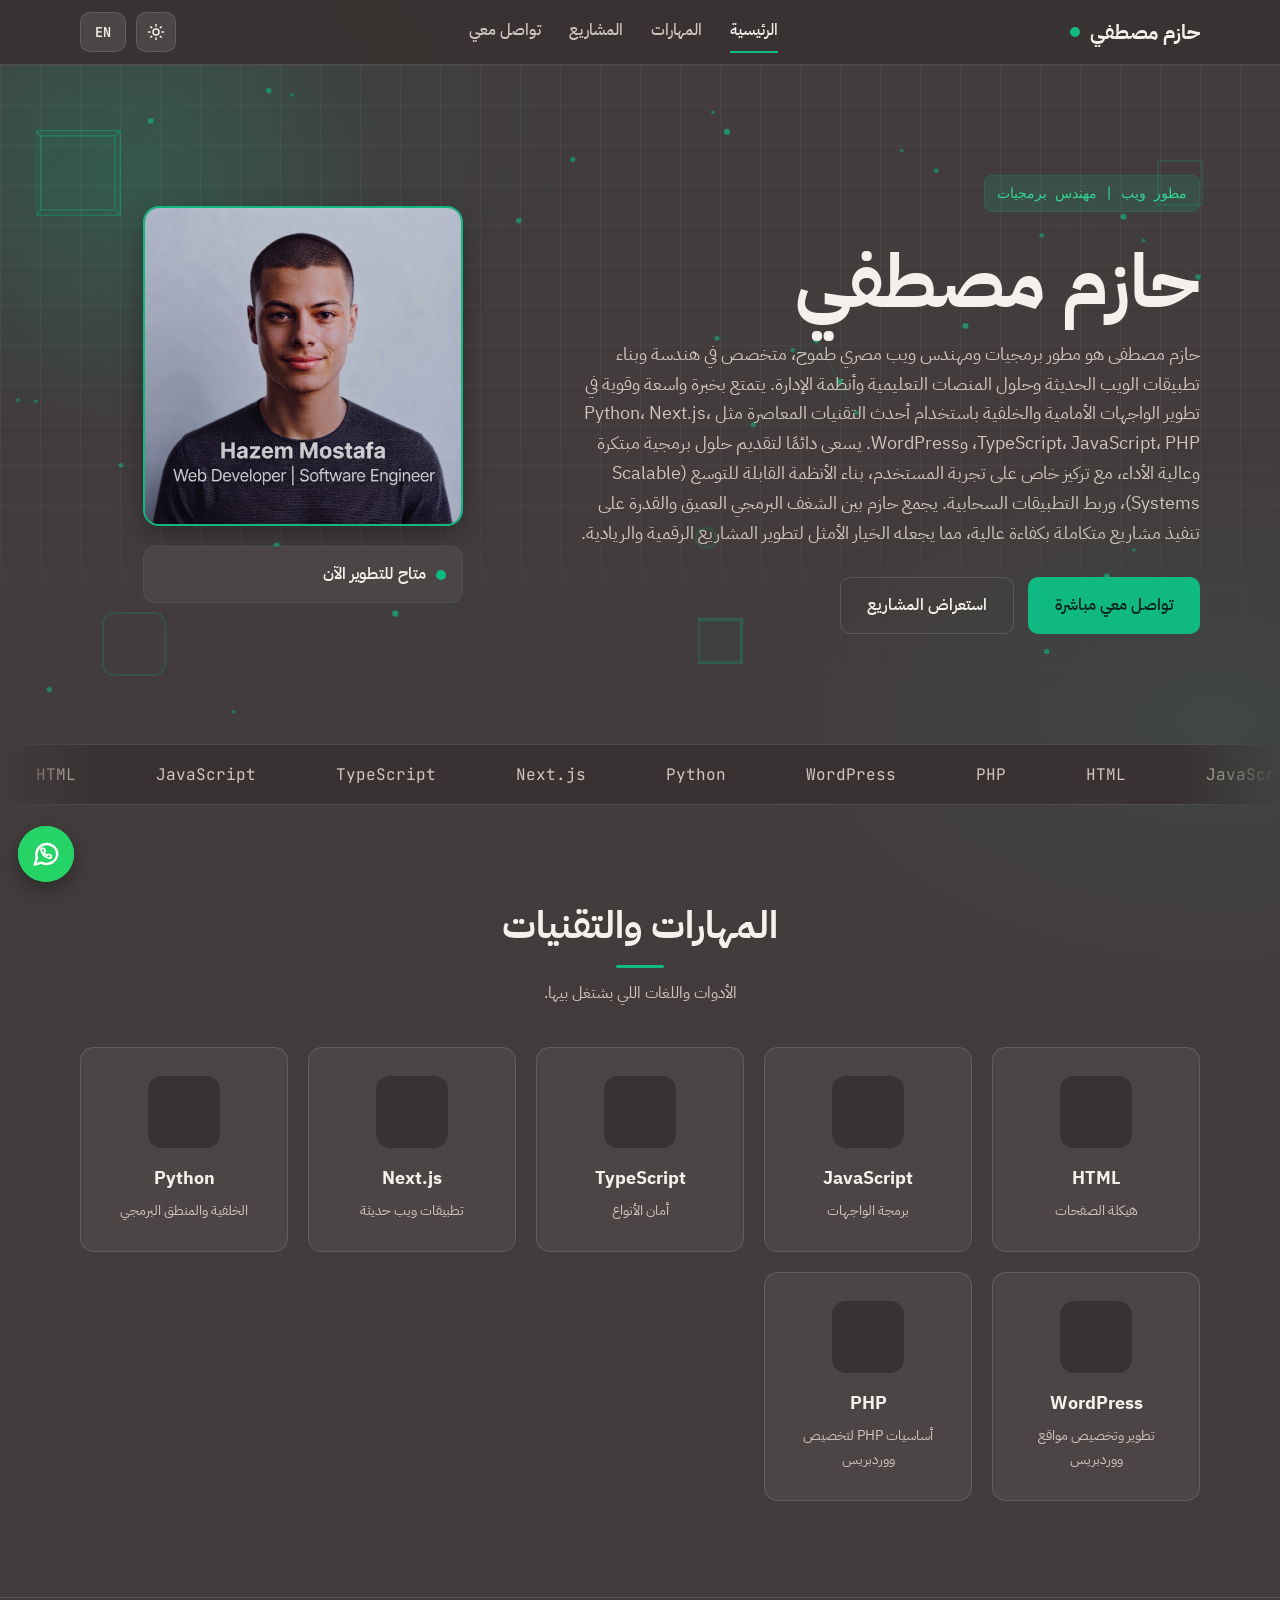
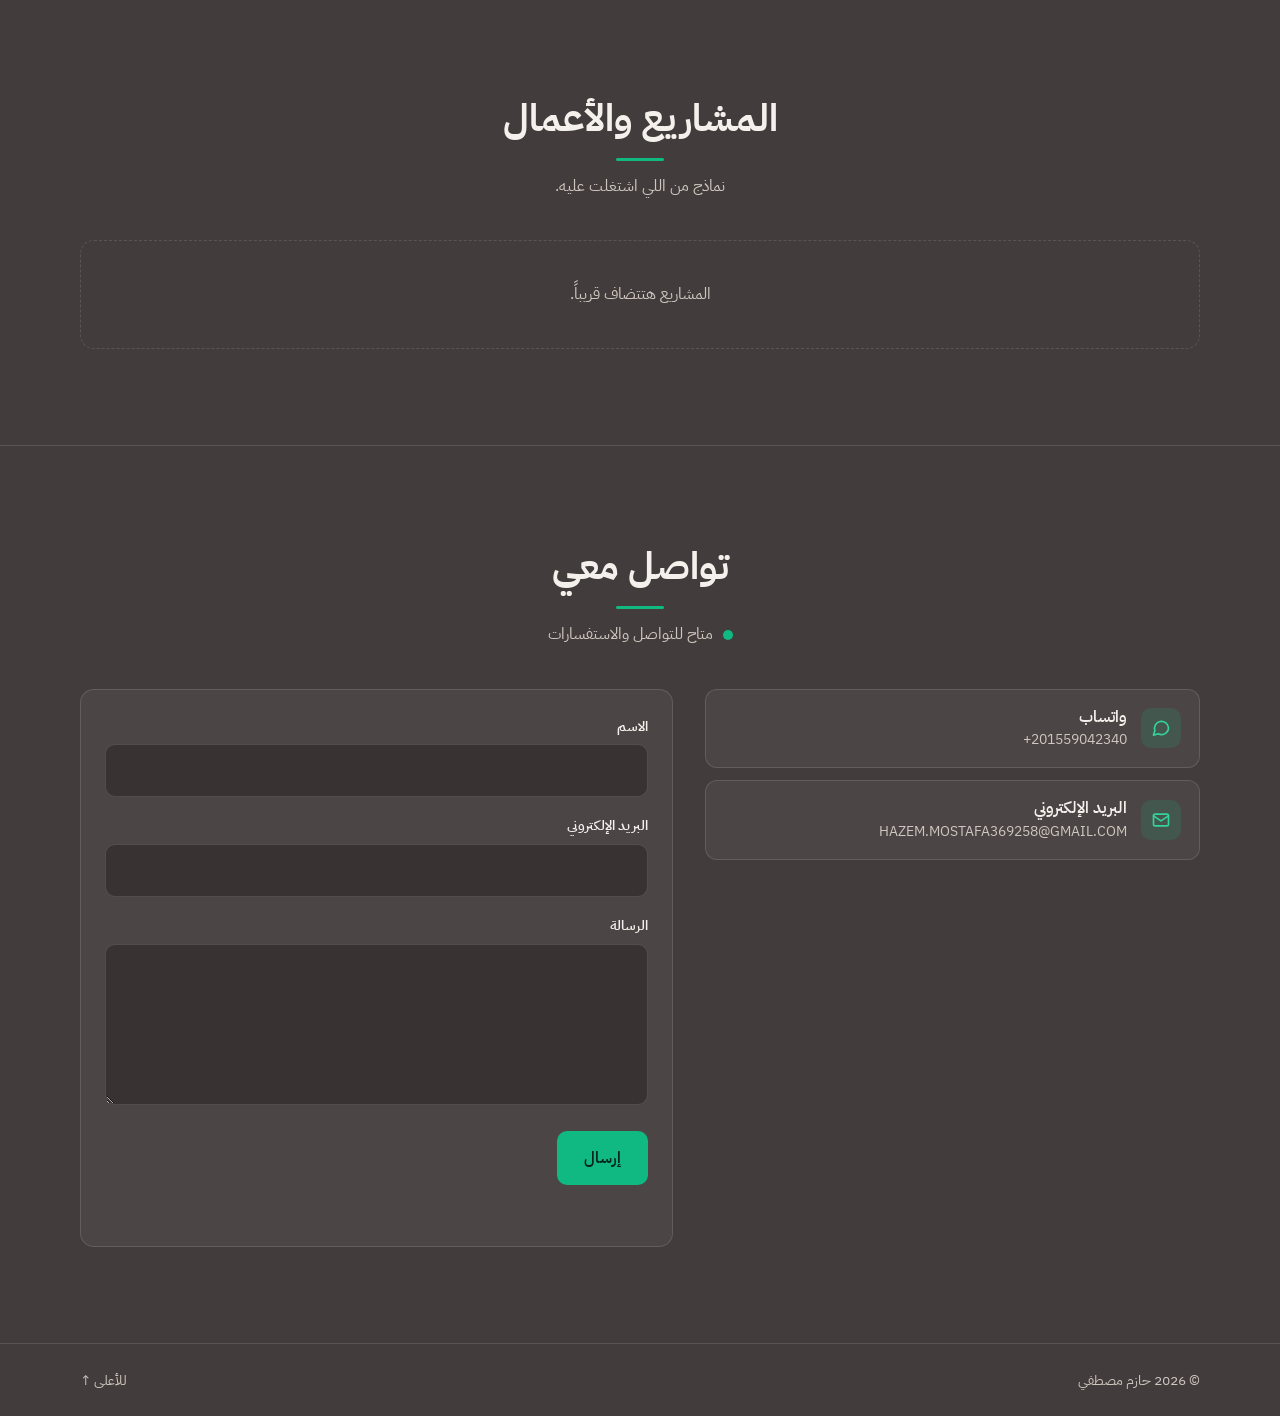
==== index.html @ c3f5c8bf "update" ====
<!DOCTYPE html>
<html lang="ar" dir="rtl" data-theme="dark">
<head>
  <meta charset="UTF-8">
  <meta name="viewport" content="width=device-width, initial-scale=1">

  <!-- ===== SEO (app.js بيحدّث العنوان والوصف من config.js) ===== -->
  <title>حازم مصطفى | مهندس برمجيات</title>
  <meta name="description" content="">
  <meta name="author" content="Hazem Mostafa">
  <meta name="robots" content="index, follow">
  <link rel="canonical" href="">
  <meta property="og:type" content="website">
  <meta property="og:title" content="">
  <meta property="og:description" content="">
  <meta property="og:url" content="">
  <meta property="og:image" content="">
  <meta name="twitter:card" content="summary_large_image">
  <script type="application/ld+json" id="jsonld"></script>

  <!-- أيقونة التبويب -->
  <link rel="icon" href="data:image/svg+xml,%3Csvg xmlns='http://www.w3.org/2000/svg' viewBox='0 0 32 32'%3E%3Crect width='32' height='32' rx='7' fill='%23423C3C'/%3E%3Cpath d='M11 10l-5 6 5 6M21 10l5 6-5 6' stroke='%2310b981' stroke-width='2.5' fill='none' stroke-linecap='round' stroke-linejoin='round'/%3E%3C/svg%3E">

  <!-- الخطوط -->
  <link rel="preconnect" href="https://fonts.googleapis.com">
  <link rel="preconnect" href="https://fonts.gstatic.com" crossorigin>
  <link href="https://fonts.googleapis.com/css2?family=IBM+Plex+Sans+Arabic:wght@400;500;600;700&family=JetBrains+Mono:wght@500&display=swap" rel="stylesheet">

  <link rel="stylesheet" href="style.css">

  <!-- يمنع وميض الوضع/اللغة قبل تحميل الصفحة -->
  <script>
    (function () {
      try {
        var t = localStorage.getItem("theme2");
        var l = localStorage.getItem("lang");
        var d = document.documentElement;
        if (t) d.setAttribute("data-theme", t);
        if (l) { d.lang = l; d.dir = l === "ar" ? "rtl" : "ltr"; }
      } catch (e) {}
    })();
  </script>
  <link rel="stylesheet" href="extras.css">
</head>

<body>
  <a class="skip-link" href="#main" data-i18n="skip">تخطّي إلى المحتوى</a>

  <!-- ================= الشريط العلوي ================= -->
  <header class="header" id="top">
    <div class="container header__inner">
      <a href="#home" class="brand" aria-label="Home">
        <span class="brand__name" data-bind="name">حازم مصطفى</span>
        <span class="brand__dot" id="brandDot" aria-hidden="true"></span>
      </a>

      <nav class="nav" id="nav" aria-label="Main">
        <a href="#home"     data-i18n="nav_home">الرئيسية</a>
        <a href="#skills"   data-i18n="nav_skills">المهارات</a>
        <a href="#projects" data-i18n="nav_projects">المشاريع</a>
        <a href="#contact"  data-i18n="nav_contact">تواصل معي</a>
      </nav>

      <div class="header__tools">
        <button class="btn-icon" id="themeBtn" type="button" aria-label="Toggle theme" title="Theme">
          <svg class="icon-sun" viewBox="0 0 24 24" width="18" height="18" fill="none" stroke="currentColor" stroke-width="2" stroke-linecap="round"><circle cx="12" cy="12" r="4"/><path d="M12 2v2M12 20v2M4.9 4.9l1.4 1.4M17.7 17.7l1.4 1.4M2 12h2M20 12h2M4.9 19.1l1.4-1.4M17.7 6.3l1.4-1.4"/></svg>
          <svg class="icon-moon" viewBox="0 0 24 24" width="18" height="18" fill="none" stroke="currentColor" stroke-width="2" stroke-linecap="round" stroke-linejoin="round"><path d="M21 12.8A9 9 0 1 1 11.2 3a7 7 0 0 0 9.8 9.8z"/></svg>
        </button>
        <button class="btn-chip" id="langBtn" type="button" aria-label="Switch language">EN</button>
        <button class="btn-icon menu-btn" id="menuBtn" type="button" aria-label="Menu" aria-expanded="false">
          <svg viewBox="0 0 24 24" width="20" height="20" fill="none" stroke="currentColor" stroke-width="2" stroke-linecap="round"><path d="M4 7h16M4 12h16M4 17h16"/></svg>
        </button>
      </div>
    </div>
  </header>

  <main id="main">

    <!-- ================= الرئيسية ================= -->
    <section class="hero" id="home">
      <div class="container hero__inner">
        <div class="hero__text">
          <span class="tag" data-bind="title">مهندس برمجيات متكامل</span>
          <h1 class="hero__name" data-bind="name">حازم مصطفى</h1>
          <p class="hero__bio" data-bind="bio"></p>

          <div class="hero__cta">
            <a class="btn btn--primary" id="ctaContact" href="#contact" data-i18n="cta_contact">تواصل معي مباشرة</a>
            <a class="btn btn--ghost" href="#projects" data-i18n="cta_projects">استعراض المشاريع</a>
          </div>
        </div>

        <div class="hero__side">
          <div class="photo" id="photo" aria-hidden="false"></div>

          <div class="status" id="status" data-state="available">
            <div class="status__row">
              <span class="status__dot" aria-hidden="true"></span>
              <span class="status__text" id="statusText"></span>
            </div>
            <div class="countdown" id="statusCountdown" hidden>
              <span class="countdown__label" id="statusCountdownLabel"></span>
              <span class="countdown__time" id="statusCountdownTime" dir="ltr"></span>
            </div>
          </div>
        </div>
      </div>
    </section>

    <!-- ================= المهارات ================= -->
    <section class="section" id="skills">
      <div class="container">
        <header class="section__head">
          <h2 data-i18n="skills_title">المهارات والتقنيات</h2>
          <p data-i18n="skills_sub">الأدوات واللغات اللي بشتغل بيها.</p>
        </header>
        <div class="skills-grid" id="skillsGrid"></div>
      </div>
    </section>

    <!-- ================= المشاريع ================= -->
    <section class="section" id="projects">
      <div class="container">
        <header class="section__head">
          <h2 data-i18n="projects_title">المشاريع والأعمال</h2>
          <p data-i18n="projects_sub">نماذج من اللي اشتغلت عليه.</p>
        </header>
        <div class="projects-grid" id="projectsGrid"></div>
        <p class="empty" id="projectsEmpty" hidden data-i18n="projects_empty">المشاريع هتتضاف قريباً.</p>
      </div>
    </section>

    <!-- ================= التواصل ================= -->
    <section class="section" id="contact">
      <div class="container">
        <header class="section__head">
          <h2 data-i18n="contact_title">تواصل معي</h2>
          <p class="contact-status"><span class="status__dot status__dot--on" aria-hidden="true"></span><span id="contactStatusText"></span></p>
        </header>

        <div class="contact">
          <div class="contact__links" id="contactLinks"></div>

          <form class="form" id="contactForm" novalidate>
            <label>
              <span data-i18n="f_name">الاسم</span>
              <input type="text" name="name" required autocomplete="name">
            </label>
            <label>
              <span data-i18n="f_email">البريد الإلكتروني</span>
              <input type="email" name="email" required autocomplete="email" dir="ltr">
            </label>
            <label>
              <span data-i18n="f_message">الرسالة</span>
              <textarea name="message" rows="5" required></textarea>
            </label>
            <button class="btn btn--primary" type="submit" data-i18n="f_send">إرسال</button>
            <p class="form__msg" id="formMsg" role="status" aria-live="polite"></p>
          </form>
        </div>
      </div>
    </section>

  </main>

  <!-- ================= الفوتر ================= -->
  <footer class="footer">
    <div class="container footer__inner">
      <span>© <span id="year"></span> <span data-bind="name">حازم مصطفى</span></span>
      <a href="#top" data-i18n="back_top">للأعلى ↑</a>
    </div>
  </footer>

  <!-- الترتيب مهم: config.js الأول -->
  <script src="config.js"></script>
  <script src="app.js" defer></script>
  <script src="extras.js" defer></script>
</body>
</html>
---- style.css ----
/* ==========================================================
   style.css — التصميم (وضع مظلم/فاتح + عربي/إنجليزي + موبايل)
   الألوان كلها في أول الملف، غيّر منها وبس.
   ========================================================== */

/* ---------- الألوان: الوضع المظلم (الافتراضي) ---------- */
:root {
  color-scheme: dark;
  --bg: #423C3C;                         /* الفحمي الدافئ */
  --bg-header: rgba(56, 50, 50, .88);
  --surface: #4C4545;
  --surface-2: #383232;
  --border: rgba(255, 255, 255, .13);
  --text: #F4F0EB;
  --muted: #CFC7BF;
  --accent: #10b981;                     /* الأخضر الأساسي */
  --accent-text: #34d399;                /* أخضر أفتح للنصوص */
  --accent-soft: rgba(16, 185, 129, .15);
  --on-accent: #06251a;                  /* لون الكتابة فوق الأخضر */
  --warn: #f59e0b;
  --warn-soft: rgba(245, 158, 11, .15);
  --danger: #f87171;
  --shadow: 0 10px 28px rgba(0, 0, 0, .28);
  --grid-line: rgba(255, 255, 255, .045);
  --radius: 14px;
  --header-h: 64px;
  --font: "IBM Plex Sans Arabic", system-ui, -apple-system, "Segoe UI", Tahoma, sans-serif;
  --mono: "JetBrains Mono", ui-monospace, Consolas, monospace;
}

/* ---------- الوضع الفاتح ---------- */
[data-theme="light"] {
  color-scheme: light;
  --bg: #F4F1EC;
  --bg-header: rgba(244, 241, 236, .9);
  --surface: #FFFFFF;
  --surface-2: #ECE7E0;
  --border: rgba(66, 60, 60, .16);
  --text: #2A2525;
  --muted: #5E5757;
  --accent-text: #047857;
  --accent-soft: rgba(16, 185, 129, .13);
  --warn: #b45309;
  --warn-soft: rgba(180, 83, 9, .12);
  --danger: #b91c1c;
  --shadow: 0 10px 28px rgba(66, 60, 60, .12);
  --grid-line: rgba(66, 60, 60, .055);
}

/* ---------- أساسيات ---------- */
*, *::before, *::after { box-sizing: border-box; }
[hidden] { display: none !important; }
html { scroll-behavior: smooth; scroll-padding-top: calc(var(--header-h) + 12px); }
body {
  margin: 0;
  font-family: var(--font);
  background: var(--bg);
  color: var(--text);
  line-height: 1.7;
  -webkit-font-smoothing: antialiased;
  transition: background .25s, color .25s;
}
img { max-width: 100%; display: block; }
a { color: inherit; text-decoration: none; }
h1, h2, h3, p { margin: 0; }
:focus-visible { outline: 2px solid var(--accent); outline-offset: 3px; }

.container { width: min(1120px, 100% - 40px); margin-inline: auto; }

.skip-link {
  position: absolute; top: -60px; inset-inline-start: 12px; z-index: 100;
  background: var(--accent); color: var(--on-accent);
  padding: 10px 16px; border-radius: 8px; font-weight: 600;
}
.skip-link:focus { top: 12px; }

/* ---------- الشريط العلوي ---------- */
.header {
  position: sticky; top: 0; z-index: 50;
  background: var(--bg-header);
  backdrop-filter: blur(10px); -webkit-backdrop-filter: blur(10px);
  border-bottom: 1px solid var(--border);
}
.header__inner {
  height: var(--header-h);
  display: flex; align-items: center; justify-content: space-between; gap: 16px;
}
.brand { display: flex; align-items: center; gap: 10px; font-weight: 700; font-size: 1.25rem; }
.brand__dot { width: 10px; height: 10px; border-radius: 50%; background: var(--accent); }
.brand__dot[data-state="busy"] { background: var(--warn); }

.nav { display: flex; gap: 28px; }
.nav a {
  color: var(--muted); font-weight: 500; padding-block: 6px;
  border-bottom: 2px solid transparent; transition: color .2s, border-color .2s;
}
.nav a:hover { color: var(--text); border-bottom-color: var(--accent); }

.header__tools { display: flex; align-items: center; gap: 10px; }
.btn-icon, .btn-chip {
  height: 40px; border-radius: 10px; cursor: pointer;
  background: var(--surface); color: var(--text);
  border: 1px solid var(--border); transition: border-color .2s, color .2s;
}
.btn-icon { width: 40px; display: grid; place-items: center; padding: 0; }
.btn-chip { padding-inline: 14px; font-family: var(--mono); font-weight: 600; font-size: .85rem; }
.btn-icon:hover, .btn-chip:hover { border-color: var(--accent); color: var(--accent-text); }

.icon-moon { display: none; }
[data-theme="light"] .icon-moon { display: block; }
[data-theme="light"] .icon-sun { display: none; }
.menu-btn { display: none; }

/* ---------- الرئيسية ---------- */
.hero { position: relative; padding-block: clamp(48px, 9vw, 110px); overflow: hidden; }
.hero::before {                           /* شبكة هندسية خفيفة في الخلفية */
  content: ""; position: absolute; inset: 0; z-index: 0; pointer-events: none;
  background-image:
    linear-gradient(var(--grid-line) 1px, transparent 1px),
    linear-gradient(90deg, var(--grid-line) 1px, transparent 1px);
  background-size: 40px 40px;
  -webkit-mask-image: linear-gradient(to bottom, #000 55%, transparent);
          mask-image: linear-gradient(to bottom, #000 55%, transparent);
}
.hero__inner {
  position: relative; z-index: 1;
  display: grid; grid-template-columns: 1.4fr 1fr; gap: 48px; align-items: center;
}
.tag {
  display: inline-block; font-family: var(--mono); font-size: .85rem;
  padding: 6px 12px; border-radius: 8px;
  color: var(--accent-text); background: var(--accent-soft);
  border: 1px solid var(--accent-soft);
}
.hero__name { font-size: clamp(2.6rem, 7vw, 4.6rem); line-height: 1.2; font-weight: 700; margin: 18px 0 12px; }
.hero__bio { color: var(--muted); font-size: 1.1rem; max-width: 60ch; }
.hero__bio:empty { display: none; }
.hero__cta { display: flex; flex-wrap: wrap; gap: 14px; margin-top: 28px; }

.btn {
  display: inline-flex; align-items: center; justify-content: center;
  padding: 14px 26px; border-radius: 10px; font-weight: 600; font-size: 1rem;
  font-family: inherit; cursor: pointer; border: 1px solid transparent;
  transition: transform .2s, box-shadow .2s, border-color .2s, color .2s;
}
.btn--primary { background: var(--accent); color: var(--on-accent); }
.btn--primary:hover { transform: translateY(-2px); box-shadow: 0 8px 22px rgba(16, 185, 129, .32); }
.btn--ghost { background: transparent; color: var(--text); border-color: var(--border); }
.btn--ghost:hover { border-color: var(--accent); color: var(--accent-text); }

.hero__side { display: flex; flex-direction: column; align-items: center; gap: 20px; }
.photo {
  width: min(100%, 320px); aspect-ratio: 4 / 5; border-radius: 16px; overflow: hidden;
  display: grid; place-items: center;
  background: var(--surface); border: 2px solid var(--accent); box-shadow: var(--shadow);
}
.photo img { width: 100%; height: 100%; object-fit: cover; }
.photo__initials { font-family: var(--mono); font-size: 4rem; font-weight: 500; color: var(--accent-text); }

/* ---------- حالة التوفر + العداد ---------- */
.status {
  width: min(100%, 320px); padding: 14px 16px; border-radius: 12px;
  background: var(--surface); border: 1px solid var(--border);
}
.status[data-state="available"] { border-color: var(--accent-soft); }
.status[data-state="busy"] { border-color: var(--warn-soft); }
.status__row { display: flex; align-items: center; gap: 10px; font-weight: 600; }
.status__dot {
  flex: none; width: 10px; height: 10px; border-radius: 50%;
  background: var(--accent); animation: pulse 2s infinite;
}
.status[data-state="busy"] .status__dot { background: var(--warn); animation: none; }
@keyframes pulse {
  0%   { box-shadow: 0 0 0 0 rgba(16, 185, 129, .55); }
  70%  { box-shadow: 0 0 0 8px rgba(16, 185, 129, 0); }
  100% { box-shadow: 0 0 0 0 rgba(16, 185, 129, 0); }
}
.countdown {
  display: flex; align-items: center; justify-content: space-between; gap: 10px;
  margin-top: 10px; padding-top: 10px; border-top: 1px dashed var(--border);
  font-size: .9rem; color: var(--muted);
}
.countdown__time { font-family: var(--mono); font-weight: 500; color: var(--text); }

/* ---------- الأقسام ---------- */
.section { padding-block: clamp(56px, 8vw, 96px); }
.section + .section { border-top: 1px solid var(--border); }
.section__head { text-align: center; margin-bottom: 40px; }
.section__head h2 { font-size: clamp(1.7rem, 4vw, 2.4rem); font-weight: 700; line-height: 1.3; }
.section__head h2::after {
  content: ""; display: block; width: 48px; height: 3px; border-radius: 3px;
  background: var(--accent); margin: 14px auto 0;
}
.section__head p { color: var(--muted); margin-top: 12px; }

/* ---------- المهارات ---------- */
.skills-grid { display: grid; grid-template-columns: repeat(auto-fit, minmax(180px, 1fr)); gap: 20px; }
.skill-card {
  background: var(--surface); border: 1px solid var(--border); border-radius: var(--radius);
  padding: 28px 20px; text-align: center;
  transition: transform .25s, border-color .25s, box-shadow .25s;
}
.skill-card:hover { transform: translateY(-4px); border-color: var(--accent); box-shadow: var(--shadow); }
.skill-card__icon {
  width: 72px; height: 72px; margin: 0 auto 16px; border-radius: 14px;
  display: grid; place-items: center; background: var(--surface-2);
}
.skill-card__icon img { width: 40px; height: 40px; object-fit: contain; }
[data-theme="dark"] .invert-dark { filter: invert(1); }   /* للوجو الأسود زي Next.js */
.skill-card__name { font-size: 1.1rem; font-weight: 700; }
.skill-card__desc { color: var(--muted); font-size: .9rem; margin-top: 4px; }

/* ---------- المشاريع ---------- */
.projects-grid { display: grid; grid-template-columns: repeat(auto-fill, minmax(300px, 1fr)); gap: 24px; }
.project-card {
  display: flex; flex-direction: column; overflow: hidden;
  background: var(--surface); border: 1px solid var(--border); border-radius: var(--radius);
  transition: transform .25s, border-color .25s, box-shadow .25s;
}
.project-card:hover { transform: translateY(-4px); border-color: var(--accent); box-shadow: var(--shadow); }
.project-card__img { width: 100%; aspect-ratio: 16 / 10; object-fit: cover; background: var(--surface-2); }
.project-card__body { display: flex; flex-direction: column; gap: 12px; padding: 20px; flex: 1; }
.project-card__top { display: flex; align-items: flex-start; justify-content: space-between; gap: 10px; }
.project-card__title { font-size: 1.2rem; font-weight: 700; line-height: 1.4; }
.project-card__status {
  flex: none; font-family: var(--mono); font-size: .75rem; padding: 4px 10px; border-radius: 999px;
}
.project-card__status[data-state="done"] { color: var(--accent-text); background: var(--accent-soft); }
.project-card__status[data-state="in-progress"] { color: var(--warn); background: var(--warn-soft); }
.project-card__desc { color: var(--muted); font-size: .95rem; }
.project-card__tech { display: flex; flex-wrap: wrap; gap: 8px; }
.chip {
  font-family: var(--mono); font-size: .78rem; padding: 4px 10px; border-radius: 6px;
  color: var(--muted); background: var(--surface-2); border: 1px solid var(--border);
}
.project-countdown {
  display: flex; align-items: center; justify-content: space-between; gap: 10px;
  padding: 10px 12px; border-radius: 10px; border: 1px dashed var(--border);
  font-size: .9rem; color: var(--muted);
}
.project-countdown__time { font-family: var(--mono); font-weight: 500; color: var(--text); }
.project-card__links { display: flex; flex-wrap: wrap; gap: 10px; margin-top: auto; padding-top: 4px; }
.project-card__links a {
  padding: 8px 14px; border-radius: 8px; font-weight: 600; font-size: .9rem;
  border: 1px solid var(--border); transition: border-color .2s, color .2s;
}
.project-card__links a:hover { border-color: var(--accent); color: var(--accent-text); }
.empty {
  text-align: center; color: var(--muted); padding: 40px 20px;
  border: 1px dashed var(--border); border-radius: var(--radius);
}

/* ---------- التواصل ---------- */
.contact-status { display: inline-flex; align-items: center; gap: 10px; }
.status__dot--on { background: var(--accent); }
.contact { display: grid; grid-template-columns: 1fr 1.2fr; gap: 32px; align-items: start; }
.contact__links { display: flex; flex-direction: column; gap: 12px; }
.contact-link {
  display: flex; align-items: center; gap: 14px; padding: 16px 18px; border-radius: 12px;
  background: var(--surface); border: 1px solid var(--border);
  transition: border-color .2s, background .2s;
}
.contact-link:hover { border-color: var(--accent); }
.contact-link__icon {
  flex: none; width: 40px; height: 40px; border-radius: 10px; display: grid; place-items: center;
  color: var(--accent-text); background: var(--accent-soft);
}
.contact-link__icon svg { width: 20px; height: 20px; }
.contact-link__label { font-weight: 600; display: block; line-height: 1.4; }
.contact-link__value { color: var(--muted); font-size: .85rem; direction: ltr; unicode-bidi: plaintext; text-align: start; display: block; }

.form {
  display: grid; gap: 16px; padding: 24px; border-radius: var(--radius);
  background: var(--surface); border: 1px solid var(--border);
}
.form label span { display: block; margin-bottom: 6px; font-weight: 600; font-size: .9rem; }
.form input, .form textarea {
  width: 100%; padding: 12px 14px; border-radius: 10px; font: inherit;
  color: var(--text); background: var(--surface-2); border: 1px solid var(--border);
}
.form textarea { resize: vertical; min-height: 120px; }
.form input:focus, .form textarea:focus { outline: none; border-color: var(--accent); box-shadow: 0 0 0 3px var(--accent-soft); }
.form .btn { justify-self: start; }
.form__msg { min-height: 1.4em; font-size: .95rem; }
.form__msg.is-ok { color: var(--accent-text); }
.form__msg.is-error { color: var(--danger); }

/* ---------- الفوتر ---------- */
.footer { border-top: 1px solid var(--border); padding-block: 24px; color: var(--muted); font-size: .9rem; }
.footer__inner { display: flex; flex-wrap: wrap; align-items: center; justify-content: space-between; gap: 12px; }
.footer a:hover { color: var(--accent-text); }

/* ---------- تابلت وموبايل ---------- */
@media (max-width: 900px) {
  .hero__inner { grid-template-columns: 1fr; gap: 32px; }
  .hero__side { order: -1; }
  .photo { width: min(100%, 240px); }
  .contact { grid-template-columns: 1fr; }
}
@media (max-width: 760px) {
  .menu-btn { display: grid; }
  .nav {
    display: none; position: absolute; top: var(--header-h); inset-inline: 0;
    flex-direction: column; gap: 0; padding: 8px 20px 16px;
    background: var(--surface-2); border-bottom: 1px solid var(--border);
  }
  .nav.is-open { display: flex; }
  .nav a { padding: 12px 0; border-bottom: 1px solid var(--border); }
  .hero__cta .btn { flex: 1 1 100%; }
  .projects-grid { grid-template-columns: 1fr; }
}

@media (prefers-reduced-motion: reduce) {
  * { animation: none !important; transition: none !important; scroll-behavior: auto !important; }
}

/* ---------- حركات بسيطة ---------- */
.reveal { opacity: 0; transform: translateY(20px); transition: opacity .6s ease, transform .6s ease; transition-delay: var(--d, 0s); }
.reveal.is-visible { opacity: 1; transform: none; }

@keyframes hero-in { from { opacity: 0; transform: translateY(16px); } to { opacity: 1; transform: none; } }
.hero__text > * { animation: hero-in .7s ease both; }
.hero__text > *:nth-child(2) { animation-delay: .08s; }
.hero__text > *:nth-child(3) { animation-delay: .16s; }
.hero__text > *:nth-child(4) { animation-delay: .24s; }

@keyframes float { 0%, 100% { transform: translateY(0); } 50% { transform: translateY(-8px); } }
.photo { animation: float 6s ease-in-out infinite; }

/* ---------- إصلاح قائمة الموبايل ---------- */
html { -webkit-tap-highlight-color: transparent; }
.skip-link:focus:not(:focus-visible) { top: -60px; }
.menu-btn.is-active { border-color: var(--accent); color: var(--accent-text); }
@media (hover: none) {
  .btn-icon:hover, .btn-chip:hover { border-color: var(--border); color: var(--text); }
  .btn--primary:hover { transform: none; box-shadow: none; }
  .nav a:hover { border-bottom-color: var(--border); color: var(--muted); }
}
@media (max-width: 760px) {
  .nav { z-index: 60; box-shadow: var(--shadow); }
  .nav a { font-size: 1.05rem; }
}

/* ---------- حركات إضافية (خفيفة: transform و opacity بس) ---------- */

/* شريط تقدّم النزول: من غير JavaScript، بيشتغل على المتصفحات اللي بتدعمه */
@supports (animation-timeline: scroll()) {
  body::before {
    content: ""; position: fixed; top: 0; inset-inline: 0; height: 3px; z-index: 70;
    background: var(--accent); transform: scaleX(0); transform-origin: 0 50%;
    animation: progress linear both; animation-timeline: scroll(root);
  }
  [dir="rtl"] body::before { transform-origin: 100% 50%; }
}
@keyframes progress { to { transform: scaleX(1); } }

/* اتجاهات دخول مختلفة للعناصر */
.skill-card.reveal { transform: translateY(14px) scale(.94); }
.project-card.reveal { transform: translateY(32px); }
.contact-link.reveal { transform: translateX(-24px); }
.form.reveal { transform: translateX(24px); }
[dir="rtl"] .contact-link.reveal { transform: translateX(24px); }
[dir="rtl"] .form.reveal { transform: translateX(-24px); }
.skill-card.reveal.is-visible, .project-card.reveal.is-visible,
.contact-link.reveal.is-visible, .form.reveal.is-visible { transform: none; }

/* خط تحت العنوان بيتمدد */
.section__head h2::after { transition: transform .6s ease .25s; }
.section__head.reveal h2::after { transform: scaleX(0); }
.section__head.reveal.is-visible h2::after { transform: scaleX(1); }

/* هالة خضرا ناعمة في الرئيسية */
.hero::after {
  content: ""; position: absolute; z-index: 0; pointer-events: none;
  width: 520px; height: 520px; border-radius: 50%; top: -140px; inset-inline-end: -120px;
  background: radial-gradient(circle, rgba(16, 185, 129, .16), transparent 68%);
  animation: drift 16s ease-in-out infinite alternate;
}
@keyframes drift { to { transform: translate3d(-60px, 50px, 0); } }

/* لمعة على الزرار الأخضر (عند الوقوف عليه بس) */
.btn--primary { position: relative; overflow: hidden; }
.btn--primary::after {
  content: ""; position: absolute; inset: 0; pointer-events: none;
  background: linear-gradient(100deg, transparent 30%, rgba(255, 255, 255, .35) 50%, transparent 70%);
  transform: translateX(-120%);
}
@media (hover: hover) { .btn--primary:hover::after { transform: translateX(120%); transition: transform .7s ease; } }

/* المهارات والمشاريع */
.skill-card__icon img { transition: transform .3s ease; }
.skill-card:hover .skill-card__icon img { transform: scale(1.14) rotate(-4deg); }
.project-card__img { transition: transform .6s ease; }
.project-card:hover .project-card__img { transform: scale(1.05); }
.project-card:hover .chip { border-color: var(--accent); }
.project-card__status[data-state="in-progress"]::before {
  content: ""; display: inline-block; width: 6px; height: 6px; border-radius: 50%;
  background: currentColor; margin-inline-end: 6px; animation: blink 1.6s ease-in-out infinite;
}
@keyframes blink { 50% { opacity: .25; } }

/* رابط القسم الحالي في القائمة */
.nav a[aria-current="true"] { color: var(--text); border-bottom-color: var(--accent); }

/* زرار واتساب العائم */
.wa-fab {
  position: fixed; z-index: 55; inset-inline-end: 18px; bottom: calc(18px + env(safe-area-inset-bottom, 0px));
  width: 56px; height: 56px; border-radius: 50%; display: grid; place-items: center;
  background: #25D366; color: #fff; box-shadow: 0 8px 22px rgba(0, 0, 0, .3);
  animation: fab-in .5s ease .8s backwards; transition: transform .2s ease;
}
.wa-fab svg { width: 30px; height: 30px; position: relative; }
.wa-fab::before {
  content: ""; position: absolute; inset: 0; border-radius: 50%; background: #25D366;
  animation: ring 2.8s ease-out infinite;
}
@keyframes fab-in { from { opacity: 0; transform: translateY(16px) scale(.8); } }
@keyframes ring { from { transform: scale(1); opacity: .45; } to { transform: scale(1.7); opacity: 0; } }
@media (hover: hover) { .wa-fab:hover { transform: scale(1.08); } }
@media (max-width: 760px) { .footer { padding-bottom: 88px; } }

/* توفير: بدون هالة على الموبايل ووضع توفير البيانات */
@media (max-width: 760px), (prefers-reduced-data: reduce) { .hero::after { display: none; } }
@media (prefers-reduced-data: reduce) { .photo, .wa-fab::before { animation: none; } }

/* لو الجهاز مفعّل تقليل الحركة: وقف كل الحركات (بما فيها العناصر الوهمية) */
@media (prefers-reduced-motion: reduce) {
  *, *::before, *::after { animation: none !important; transition: none !important; }
}

/* ---------- حركات إضافية 3 (خفيفة) ---------- */
.header { transition: box-shadow .25s ease; }
.header.is-scrolled { box-shadow: 0 6px 20px rgba(0, 0, 0, .22); }

.btn:active { transform: scale(.97); }
.btn-icon:active, .btn-chip:active { transform: scale(.94); }

@keyframes spin-in { from { transform: rotate(-90deg) scale(.6); opacity: 0; } to { transform: none; opacity: 1; } }
.btn-icon.spin svg { animation: spin-in .4s ease; }

.theme-fade, .theme-fade *, .theme-fade *::before, .theme-fade *::after {
  transition: background-color .3s ease, border-color .3s ease, color .3s ease !important;
}

.project-card__title { transition: color .25s ease; }
.project-card:hover .project-card__title { color: var(--accent-text); }

.skill-card__icon { transition: background .3s ease; }
.skill-card:hover .skill-card__icon { background: var(--accent-soft); }

.contact-link { transition: border-color .2s, background .2s, transform .2s; }
.contact-link:hover { transform: translateY(-2px); }
.contact-link__icon { transition: transform .25s ease; }
.contact-link:hover .contact-link__icon { transform: scale(1.1) rotate(-6deg); }

.form input, .form textarea { transition: border-color .2s, box-shadow .2s; }

.footer a[href="#top"] { display: inline-block; transition: transform .2s ease, color .2s; }
.footer a[href="#top"]:hover { transform: translateY(-3px); }

@media (prefers-reduced-motion: reduce) {
  .theme-fade, .theme-fade *, .theme-fade *::before, .theme-fade *::after { transition: none !important; }
}

/* ---------- حركات إضافية 4 (خفيفة: transform و opacity بس) ---------- */
@keyframes spin-slow { to { transform: rotate(360deg); } }
@keyframes bob { 50% { transform: translateY(-6px); } }
@keyframes header-in { from { opacity: 0; transform: translateY(-100%); } }
@keyframes pop { from { opacity: 0; transform: scale(.96); } }

.header { animation: header-in .5s ease both; }
.status { animation: hero-in .7s ease .35s both; }
.brand__dot:not([data-state="busy"]) { animation: pulse 2.4s infinite; }
.countdown__time, .project-countdown__time { font-variant-numeric: tabular-nums; }

/* أشكال هندسية عائمة في الرئيسية */
.shapes { position: absolute; inset: 0; z-index: 0; pointer-events: none; }
.shape { position: absolute; border: 2px solid var(--accent); opacity: .18; }
.shape--1 { width: 46px; height: 46px; top: 14%; inset-inline-start: 6%; animation: spin-slow 22s linear infinite; }
.shape--2 { width: 22px; height: 22px; border-radius: 50%; top: 68%; inset-inline-start: 44%; animation: bob 7s ease-in-out infinite; }
.shape--3 { width: 64px; height: 64px; border-radius: 12px; bottom: 10%; inset-inline-end: 8%; animation: spin-slow 30s linear infinite reverse; }
@media (max-width: 760px), (prefers-reduced-data: reduce) { .shapes { display: none; } }

/* نور ناعم بيتبع الماوس جوه الكروت */
.skill-card, .project-card, .contact-link { position: relative; }
.skill-card::before, .project-card::before, .contact-link::before {
  content: ""; position: absolute; inset: 0; z-index: 1; border-radius: inherit; pointer-events: none; opacity: 0;
  background: radial-gradient(260px circle at var(--mx, 50%) var(--my, 50%), rgba(16, 185, 129, .14), transparent 70%);
  transition: opacity .3s ease;
}
@media (hover: hover) {
  .skill-card:hover::before, .project-card:hover::before, .contact-link:hover::before { opacity: 1; }
  .project-card:hover { transform: perspective(900px) rotateX(var(--rx, 0deg)) rotateY(var(--ry, 0deg)) translateY(-4px); }
}

/* أيقونات المهارات بتطفو بهدوء */
.skill-card__icon { animation: bob 5s ease-in-out infinite; }
.skill-card:nth-child(2n) .skill-card__icon { animation-delay: -1.7s; }
.skill-card:nth-child(3n) .skill-card__icon { animation-delay: -3.1s; }

/* التقنيات بتتحرك واحدة ورا التانية */
.chip { transition: transform .2s ease, border-color .2s ease; }
.project-card:hover .chip { transform: translateY(-2px); }
.project-card:hover .chip:nth-child(2) { transition-delay: .05s; }
.project-card:hover .chip:nth-child(3) { transition-delay: .1s; }
.project-card:hover .chip:nth-child(4) { transition-delay: .15s; }

/* رسالة الفورم */
.form__msg.is-ok, .form__msg.is-error { animation: pop .35s ease; }

/* ---------- حركات إضافية 5 ---------- */
.photo { aspect-ratio: 1 / 1; }

/* شريط المهارات المتحرك */
.marquee {
  direction: ltr; overflow: hidden; padding-block: 16px;
  background: var(--surface-2); border-block: 1px solid var(--border);
  -webkit-mask-image: linear-gradient(90deg, transparent, #000 8%, #000 92%, transparent);
          mask-image: linear-gradient(90deg, transparent, #000 8%, #000 92%, transparent);
}
.marquee__track { display: flex; width: max-content; animation: marquee 36s linear infinite; }
.marquee:hover .marquee__track { animation-play-state: paused; }
.marquee__item {
  display: flex; align-items: center; gap: 10px; padding-inline-end: 44px;
  font-family: var(--mono); color: var(--muted); white-space: nowrap;
}
.marquee__item img { width: 26px; height: 26px; object-fit: contain; }
@keyframes marquee { to { transform: translateX(-50%); } }

/* الرئيسية بتخفت وتتحرك بهدوء وانت بتنزل (من غير JavaScript) */
@supports (animation-timeline: view()) {
  @keyframes exit-up { to { transform: translateY(-36px); opacity: .55; } }
  .hero__side, .hero__text {
    animation: exit-up linear both; animation-timeline: view(); animation-range: exit 0% exit 100%;
  }
}

/* زرار المشاريع بيتملى عند الوقوف */
.btn--ghost {
  background-image: linear-gradient(var(--accent-soft), var(--accent-soft));
  background-repeat: no-repeat; background-size: 0% 100%; background-position: 0 0;
  transition: background-size .35s ease, border-color .2s, color .2s, transform .2s;
}
@media (hover: hover) { .btn--ghost:hover { background-size: 100% 100%; } }

/* لمعة على عنوان الوظيفة */
.tag { position: relative; overflow: hidden; }
.tag::after {
  content: ""; position: absolute; inset: 0; pointer-events: none;
  background: linear-gradient(100deg, transparent 35%, rgba(255, 255, 255, .22) 50%, transparent 65%);
  transform: translateX(-120%); animation: shine 5s ease-in-out 1.5s infinite;
}
@keyframes shine { 0%, 60% { transform: translateX(-120%); } 100% { transform: translateX(120%); } }

/* لمعة على كارت المشروع */
.project-card::after {
  content: ""; position: absolute; inset: 0; z-index: 2; pointer-events: none;
  background: linear-gradient(105deg, transparent 40%, rgba(255, 255, 255, .08) 50%, transparent 60%);
  transform: translateX(-120%);
}
@media (hover: hover) { .project-card:hover::after { transform: translateX(120%); transition: transform .8s ease; } }

/* هزة صغيرة لزرار الواتساب */
@keyframes wiggle {
  0%, 88%, 100% { transform: rotate(0); }
  91% { transform: rotate(-14deg); } 94% { transform: rotate(12deg); } 97% { transform: rotate(-8deg); }
}
.wa-fab svg { animation: wiggle 7s ease-in-out 4s infinite; }
---- extras.css ----
/* ضغط الأزرار */
.btn--primary:active { background: #059669; transform: scale(.97); box-shadow: none; }
@media (hover: hover) { .btn--primary:hover { background: #14c993; } }
.btn--ghost:active { background-color: var(--accent); color: var(--on-accent); border-color: var(--accent); transform: scale(.97); }
.btn-icon:active, .btn-chip:active { background: var(--accent); color: var(--on-accent); border-color: var(--accent); }
.nav a:active, .footer a:active { color: var(--accent-text); }
.contact-link:active { background: var(--accent-soft); border-color: var(--accent); }
.project-card__links a:active { background: var(--accent); color: var(--on-accent); border-color: var(--accent); }
body { overflow-x: clip; }

/* خلفية حية */
html::before {
  content: ""; position: fixed; inset: -25%; z-index: -1; pointer-events: none;
  background:
    radial-gradient(40% 35% at 20% 25%, rgba(16,185,129,.10), transparent 70%),
    radial-gradient(35% 30% at 80% 70%, rgba(52,211,153,.07), transparent 70%);
  animation: aurora 28s ease-in-out infinite alternate;
}
@keyframes aurora { to { transform: translate3d(5%, 4%, 0) scale(1.08); } }
.bg-dots { position: fixed; inset: 0; z-index: -1; pointer-events: none; overflow: hidden; }
.bg-dots i {
  position: absolute; bottom: -12px; left: var(--x); width: var(--s); height: var(--s);
  border-radius: 50%; background: var(--accent); opacity: 0; animation: rise var(--t) linear var(--dl) infinite;
}
@keyframes rise {
  0% { transform: translate3d(0,0,0); opacity: 0; } 10% { opacity: .35; }
  90% { opacity: .2; } 100% { transform: translate3d(var(--dx), -110vh, 0); opacity: 0; }
}

/* 3D */
.net { position: absolute; inset: 0; width: 100%; height: 100%; z-index: 0; pointer-events: none; }
.cube { --c: 80px; position: absolute; z-index: 0; pointer-events: none; width: var(--c); height: var(--c); top: 10%; inset-inline-end: 3%; perspective: 600px; opacity: .55; }
.cube--2 { --c: 44px; top: auto; bottom: 12%; inset-inline-end: auto; inset-inline-start: 42%; opacity: .4; }
.cube__in { position: relative; width: 100%; height: 100%; transform-style: preserve-3d; animation: cube-spin 18s linear infinite; }
.cube--2 .cube__in { animation-duration: 26s; animation-direction: reverse; }
.cube__f { position: absolute; inset: 0; border: 1.5px solid var(--accent); background: rgba(16,185,129,.05); }
.cube__f:nth-child(1) { transform: translateZ(calc(var(--c) / 2)); }
.cube__f:nth-child(2) { transform: rotateY(90deg) translateZ(calc(var(--c) / 2)); }
.cube__f:nth-child(3) { transform: rotateY(180deg) translateZ(calc(var(--c) / 2)); }
.cube__f:nth-child(4) { transform: rotateY(-90deg) translateZ(calc(var(--c) / 2)); }
.cube__f:nth-child(5) { transform: rotateX(90deg) translateZ(calc(var(--c) / 2)); }
.cube__f:nth-child(6) { transform: rotateX(-90deg) translateZ(calc(var(--c) / 2)); }
@keyframes cube-spin { from { transform: rotateX(-25deg) rotateY(0); } to { transform: rotateX(-25deg) rotateY(360deg); } }
.hero__side { perspective: 900px; }
.photo { --ax: 0; --ay: 1; --ang: 0deg; rotate: var(--ax) var(--ay) 0 var(--ang); transition: rotate .15s ease-out; }
@media (max-width: 760px) { .net, .cube, .bg-dots { display: none; } }
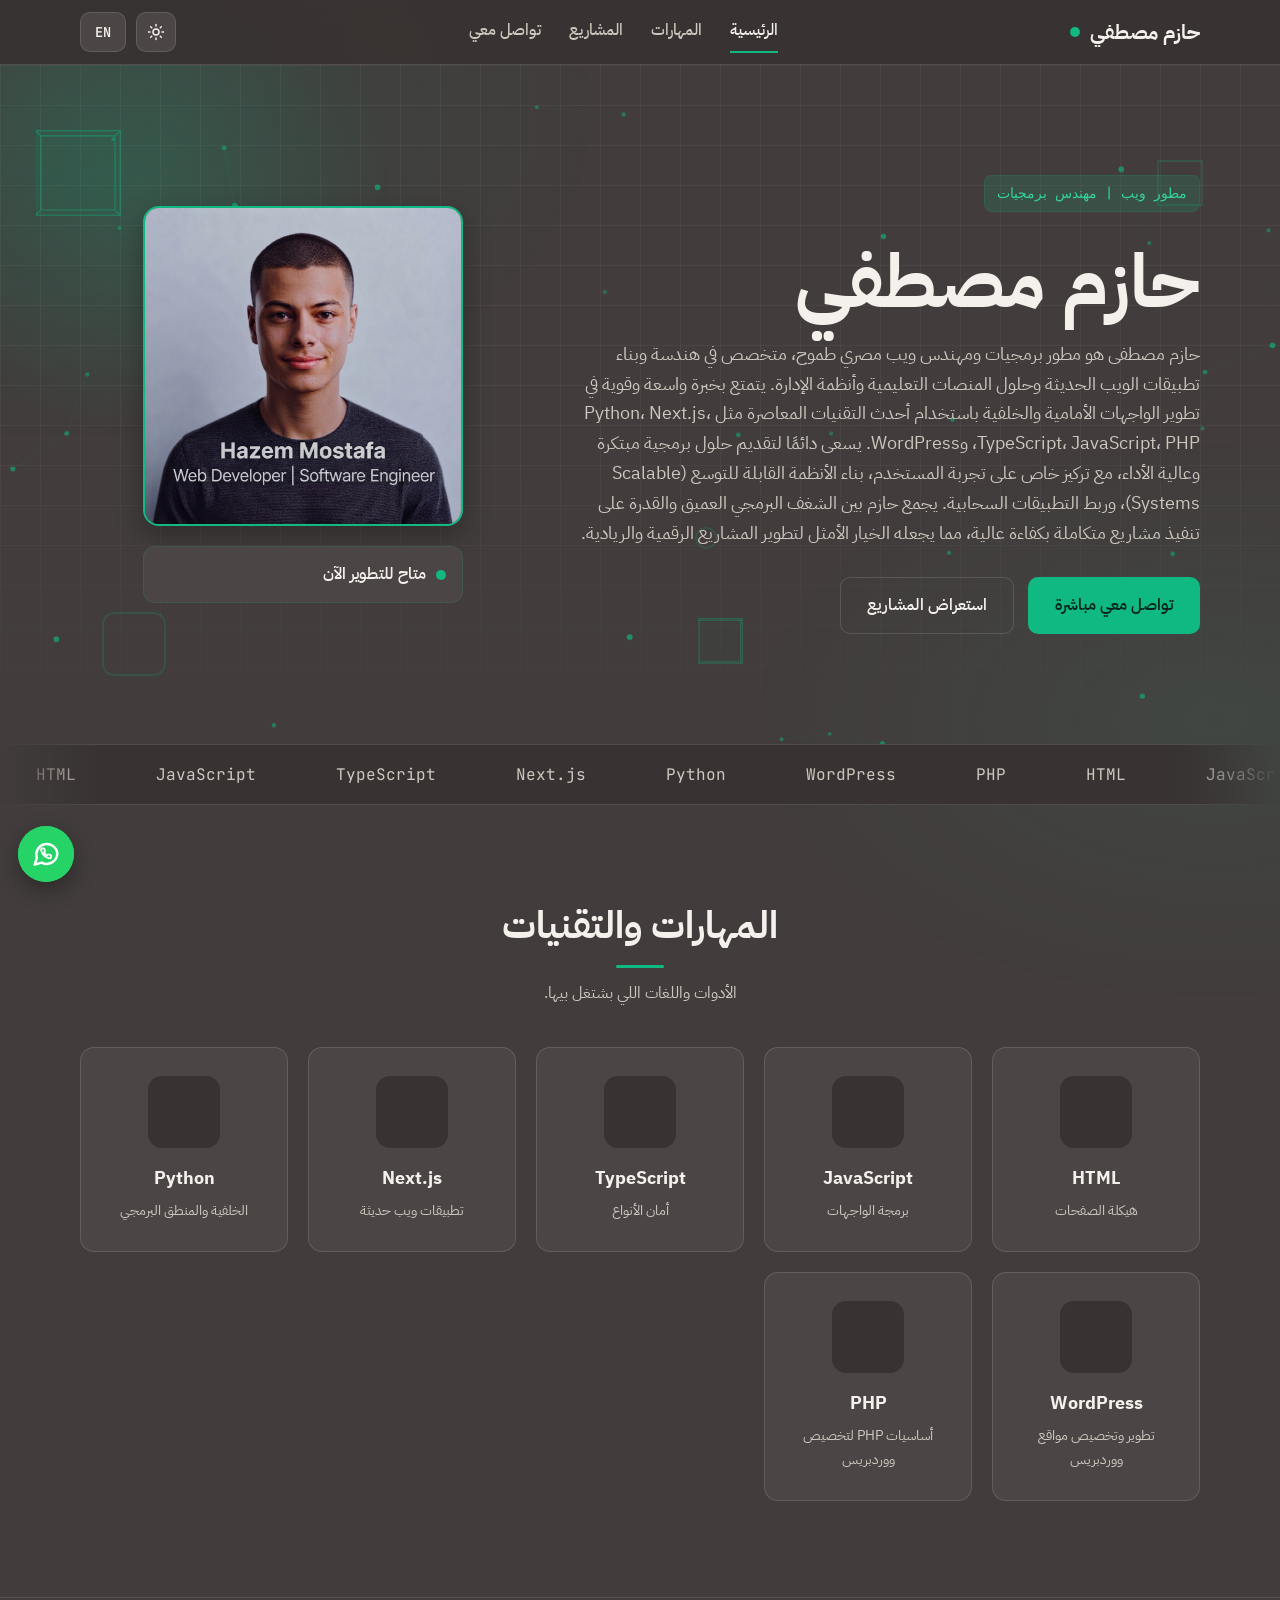
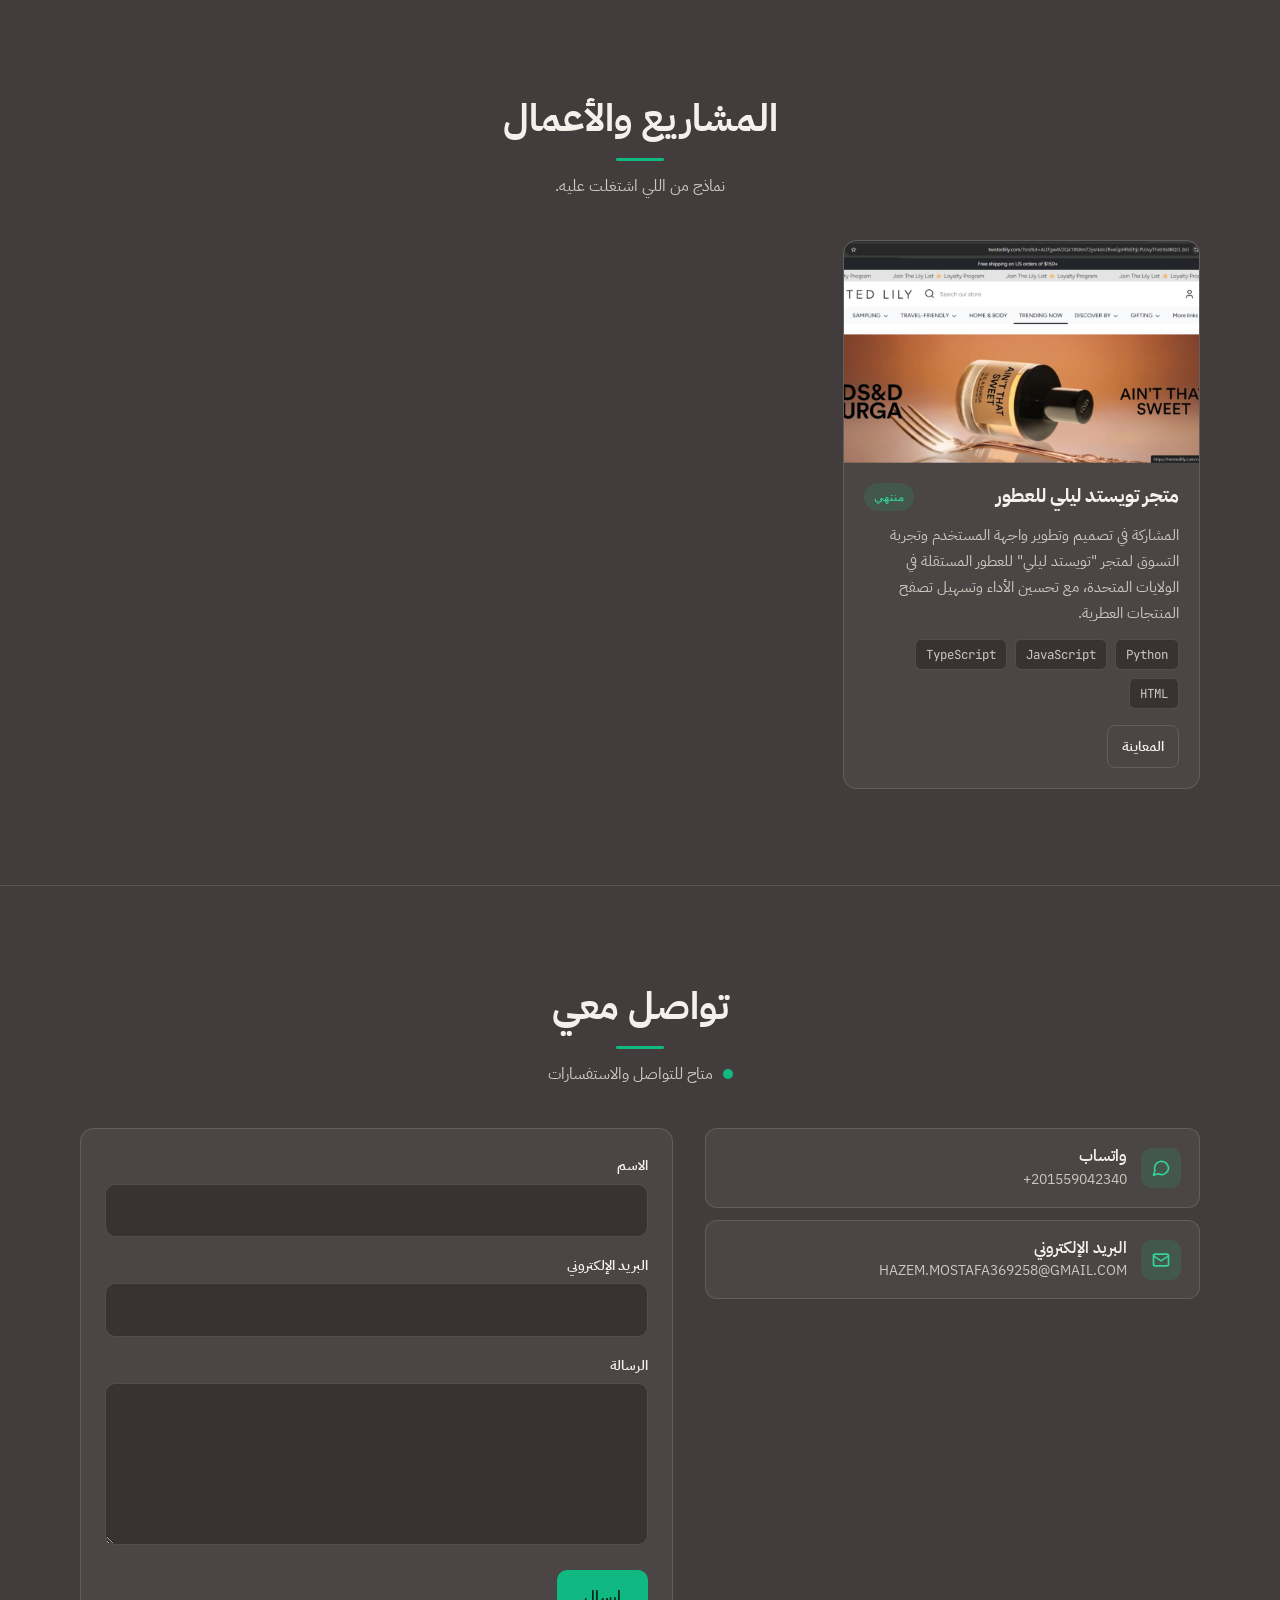
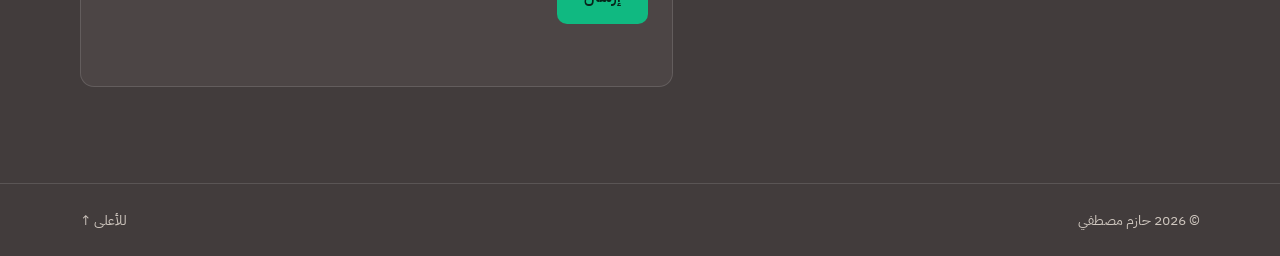
==== commit c80f9cf5: "seo" ====
--- a/index.html
+++ b/index.html
@@ -6,14 +6,14 @@
 
   <!-- ===== SEO (app.js بيحدّث العنوان والوصف من config.js) ===== -->
   <title>حازم مصطفى | مهندس برمجيات</title>
-  <meta name="description" content="">
+  <meta name="description" content="حازم مصطفى، مهندس برمجيات متكامل. تطوير مواقع وتطبيقات ويب باستخدام WordPress وPHP وPython وJavaScript وTypeScript وNext.js. تواصل معي لمشروعك.">
   <meta name="author" content="Hazem Mostafa">
   <meta name="robots" content="index, follow">
-  <link rel="canonical" href="">
+  <link rel="canonical" href="https://hazemmostafa.vercel.app/">
   <meta property="og:type" content="website">
-  <meta property="og:title" content="">
-  <meta property="og:description" content="">
-  <meta property="og:url" content="">
+  <meta property="og:title" content="حازم مصطفى | مهندس برمجيات">
+  <meta property="og:description" content="حازم مصطفى، مهندس برمجيات متكامل. تطوير مواقع وتطبيقات ويب باستخدام WordPress وPHP وPython وJavaScript وTypeScript وNext.js. تواصل معي لمشروعك.">
+  <meta property="og:url" content="https://hazemmostafa.vercel.app/">
   <meta property="og:image" content="">
   <meta name="twitter:card" content="summary_large_image">
   <script type="application/ld+json" id="jsonld"></script>
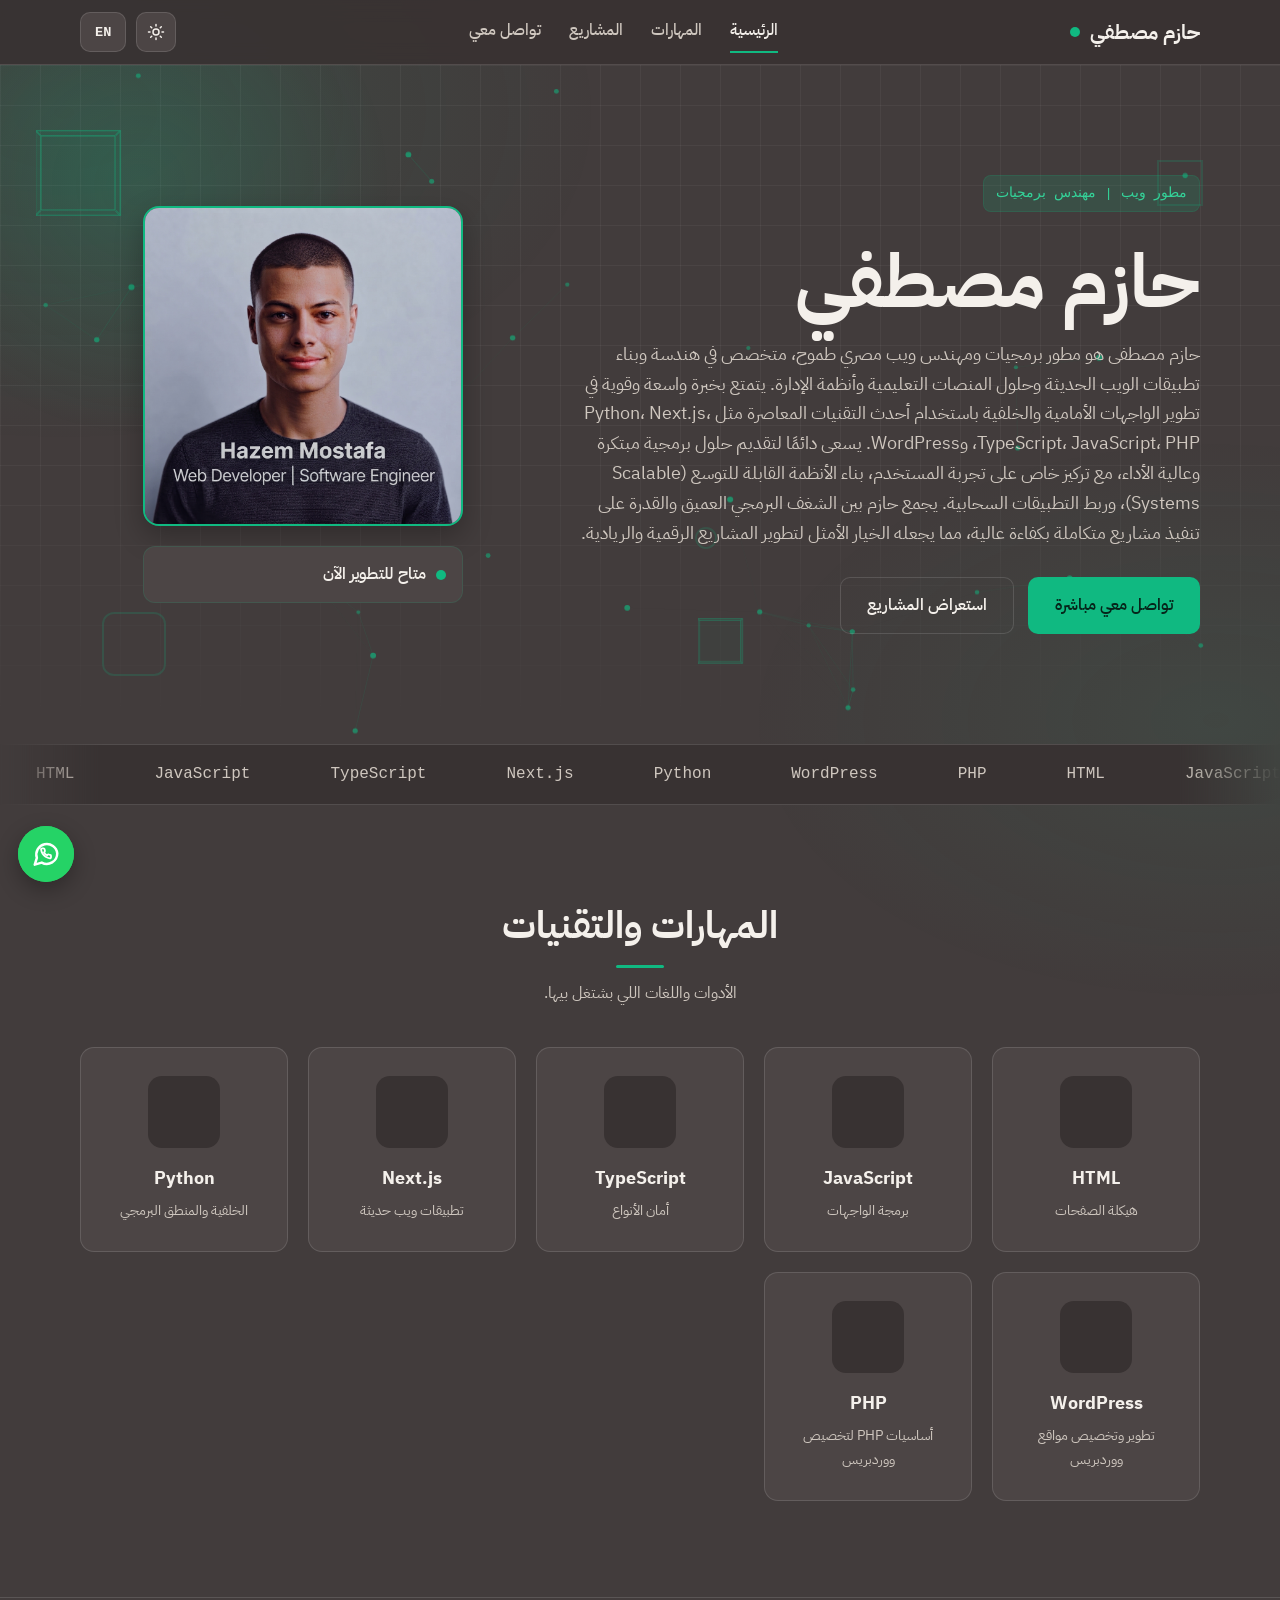
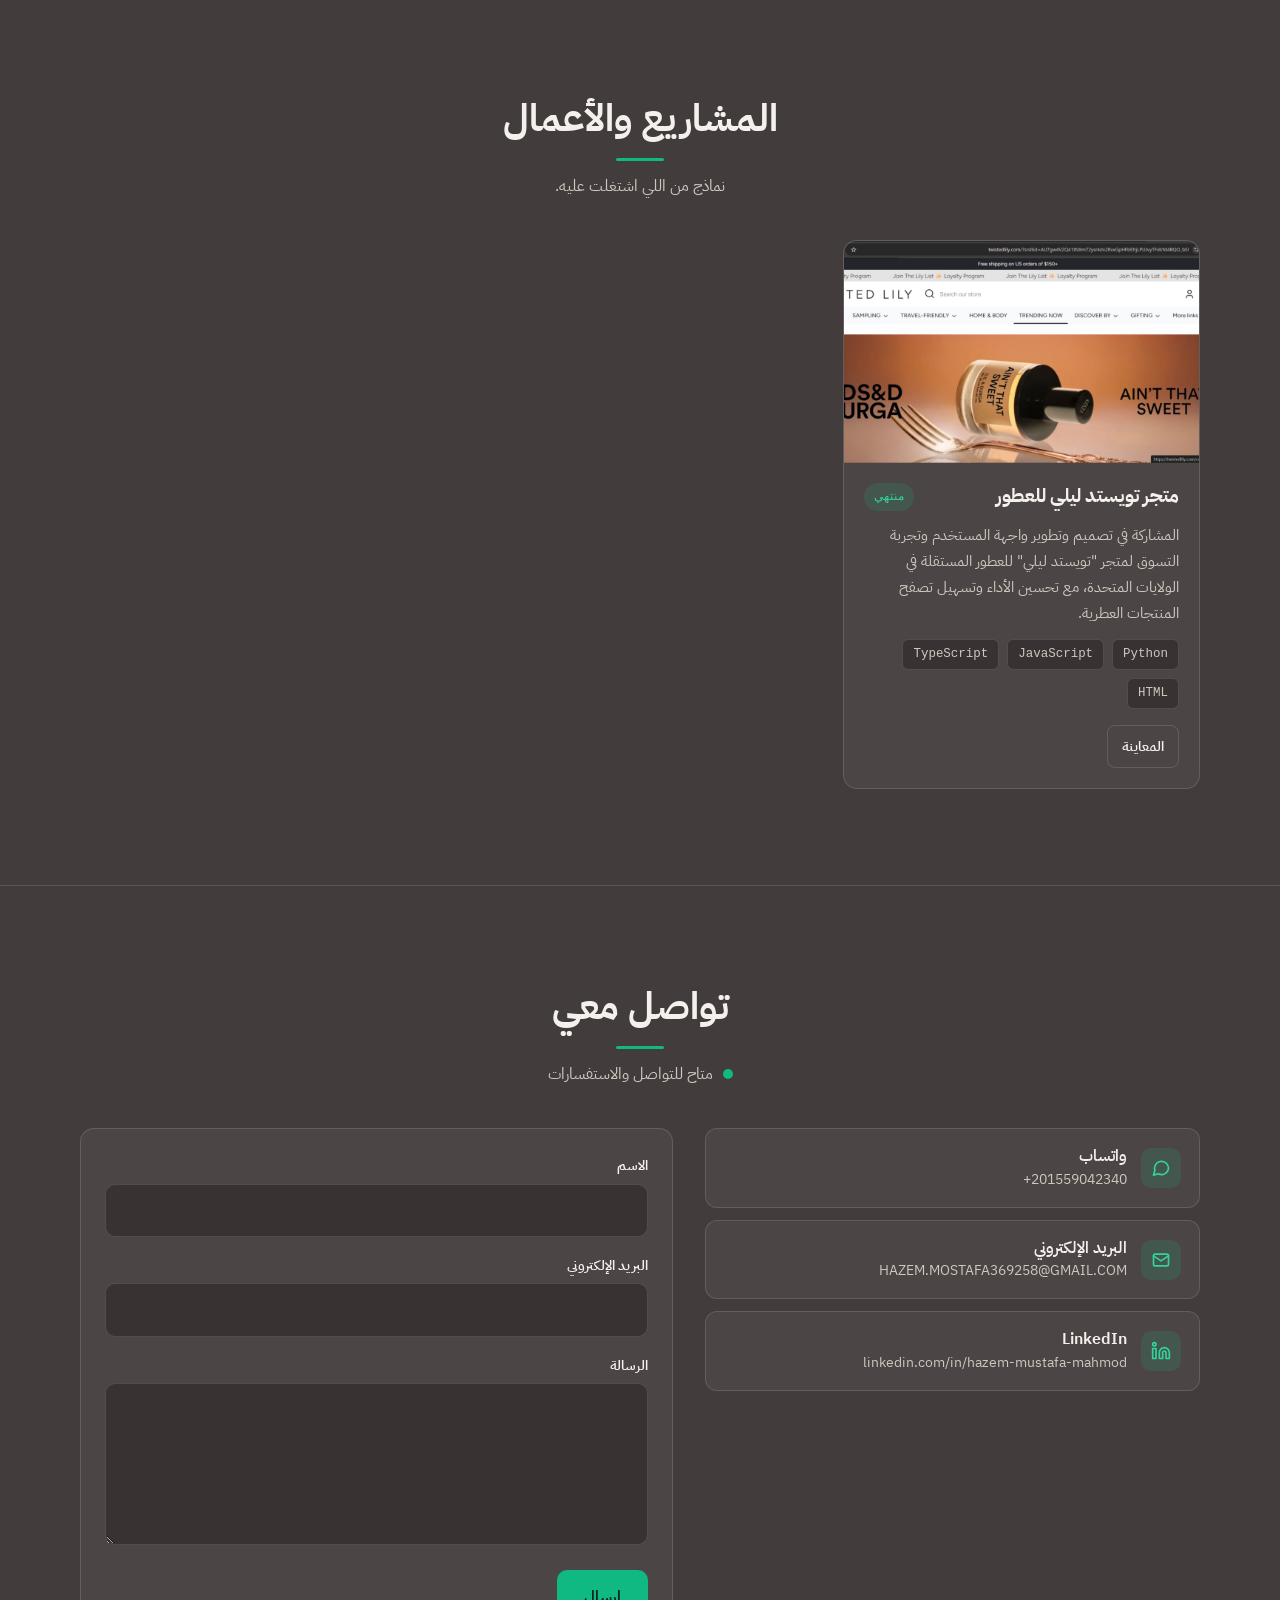
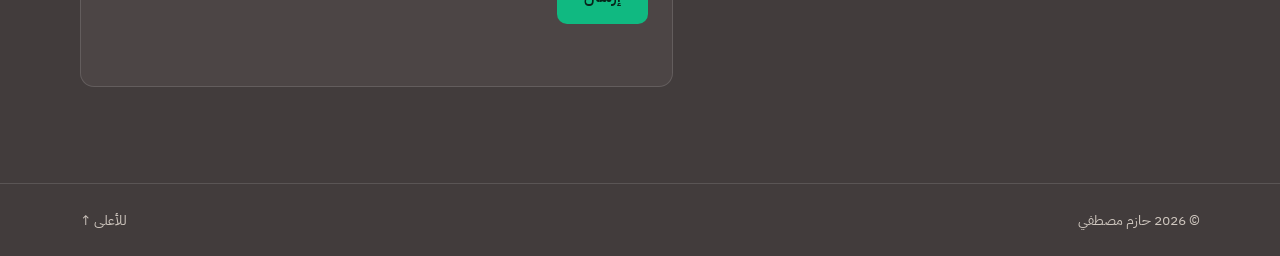
==== commit e7985c4f: "speed" ====
--- a/index.html
+++ b/index.html
@@ -24,7 +24,8 @@
   <!-- الخطوط -->
   <link rel="preconnect" href="https://fonts.googleapis.com">
   <link rel="preconnect" href="https://fonts.gstatic.com" crossorigin>
-  <link href="https://fonts.googleapis.com/css2?family=IBM+Plex+Sans+Arabic:wght@400;500;600;700&family=JetBrains+Mono:wght@500&display=swap" rel="stylesheet">
+  <link rel="stylesheet" href="https://fonts.googleapis.com/css2?family=IBM+Plex+Sans+Arabic:wght@400;700&display=swap" media="print" onload="this.media='all'">
+  <noscript><link rel="stylesheet" href="https://fonts.googleapis.com/css2?family=IBM+Plex+Sans+Arabic:wght@400;700&display=swap"></noscript>
 
   <link rel="stylesheet" href="style.css">
 
@@ -40,7 +41,8 @@
       } catch (e) {}
     })();
   </script>
-  <link rel="stylesheet" href="extras.css">
+  <link rel="stylesheet" href="extras.css" media="print" onload="this.media='all'">
+  <noscript><link rel="stylesheet" href="extras.css"></noscript>
 </head>
 
 <body>
--- a/style.css
+++ b/style.css
@@ -518,6 +518,7 @@
   -webkit-mask-image: linear-gradient(90deg, transparent, #000 8%, #000 92%, transparent);
           mask-image: linear-gradient(90deg, transparent, #000 8%, #000 92%, transparent);
 }
+
 .marquee__track { display: flex; width: max-content; animation: marquee 36s linear infinite; }
 .marquee:hover .marquee__track { animation-play-state: paused; }
 .marquee__item {
@@ -565,4 +566,10 @@
   0%, 88%, 100% { transform: rotate(0); }
   91% { transform: rotate(-14deg); } 94% { transform: rotate(12deg); } 97% { transform: rotate(-8deg); }
 }
-.wa-fab svg { animation: wiggle 7s ease-in-out 4s infinite; }+.wa-fab svg { animation: wiggle 7s ease-in-out 4s infinite; }
+
+/* ---------- أداء: ظهور سريع لنص الرئيسية ---------- */
+@keyframes hero-slide { from { transform: translateY(14px); } to { transform: none; } }
+.hero__text > *, .hero__text > *:nth-child(n) { animation: hero-slide .5s ease 0s both; }
+.status { animation: hero-slide .5s ease 0s both; }
+.header { animation: none; }
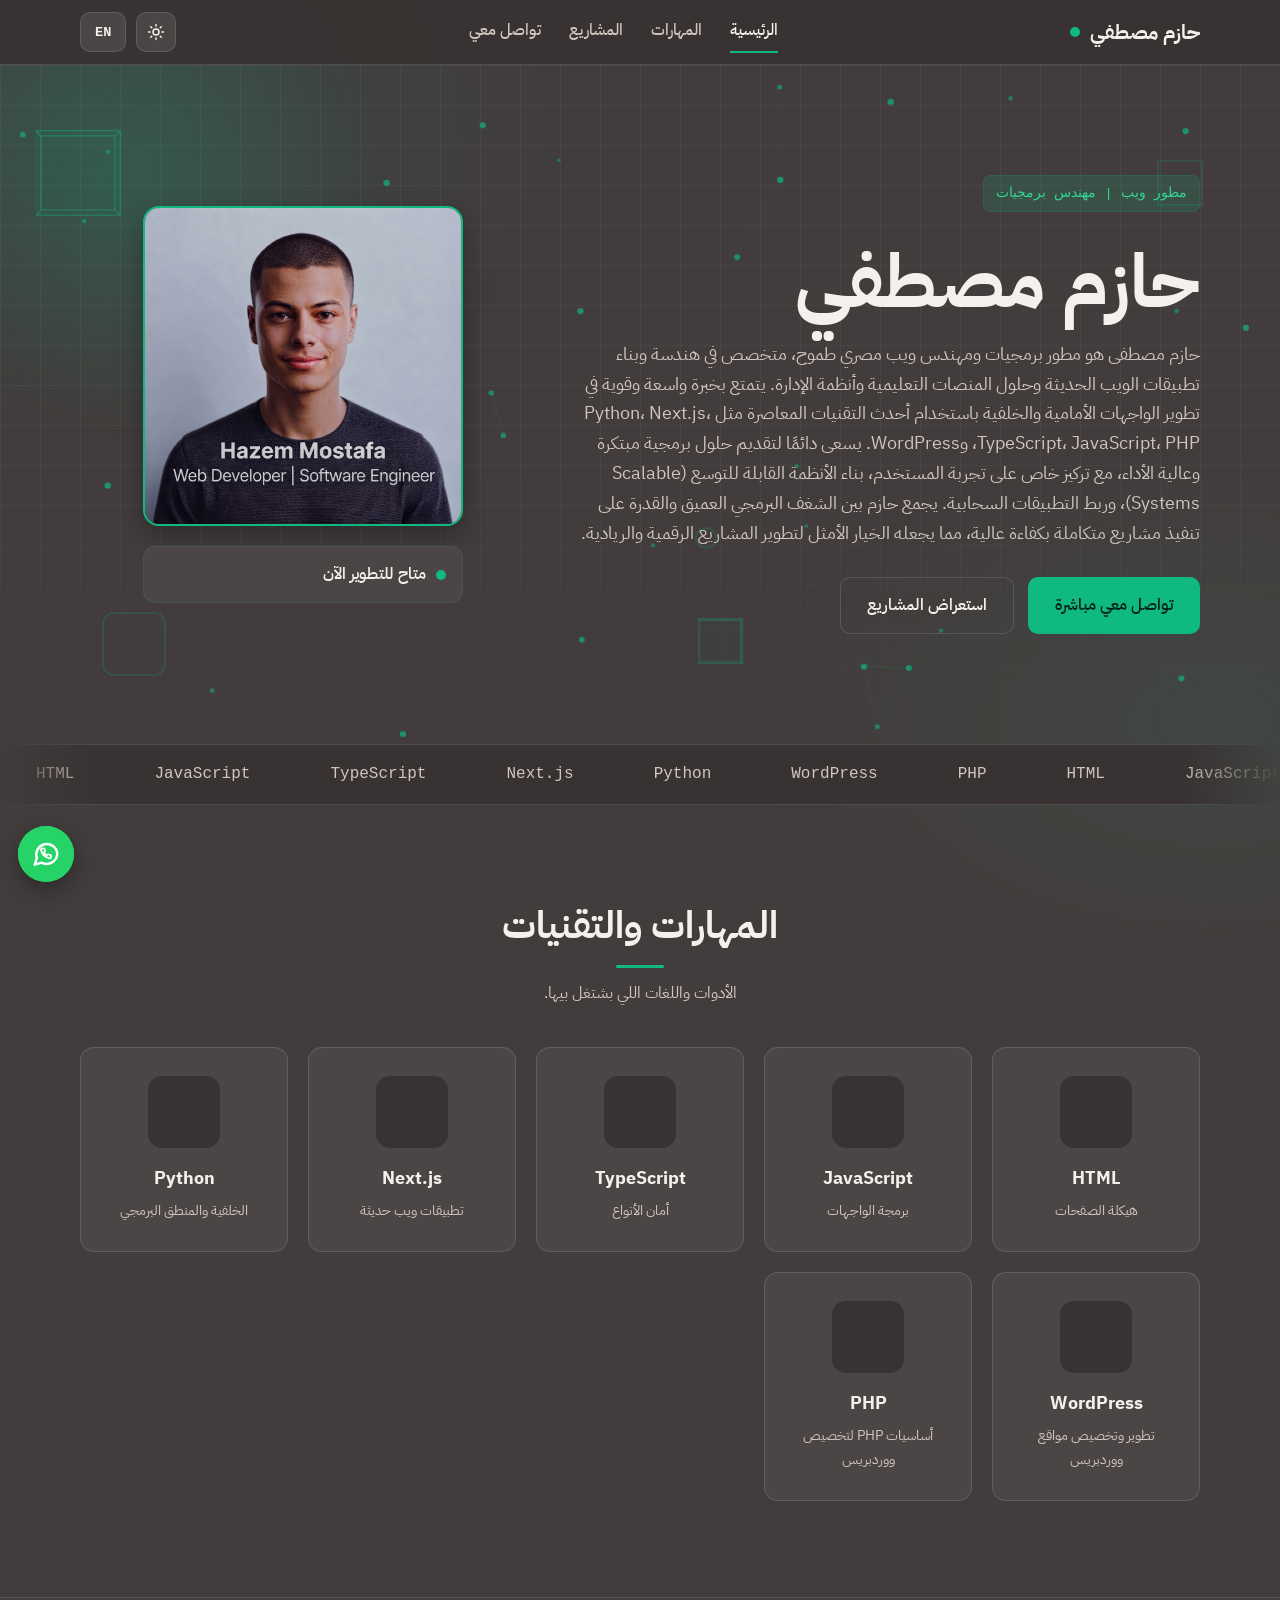
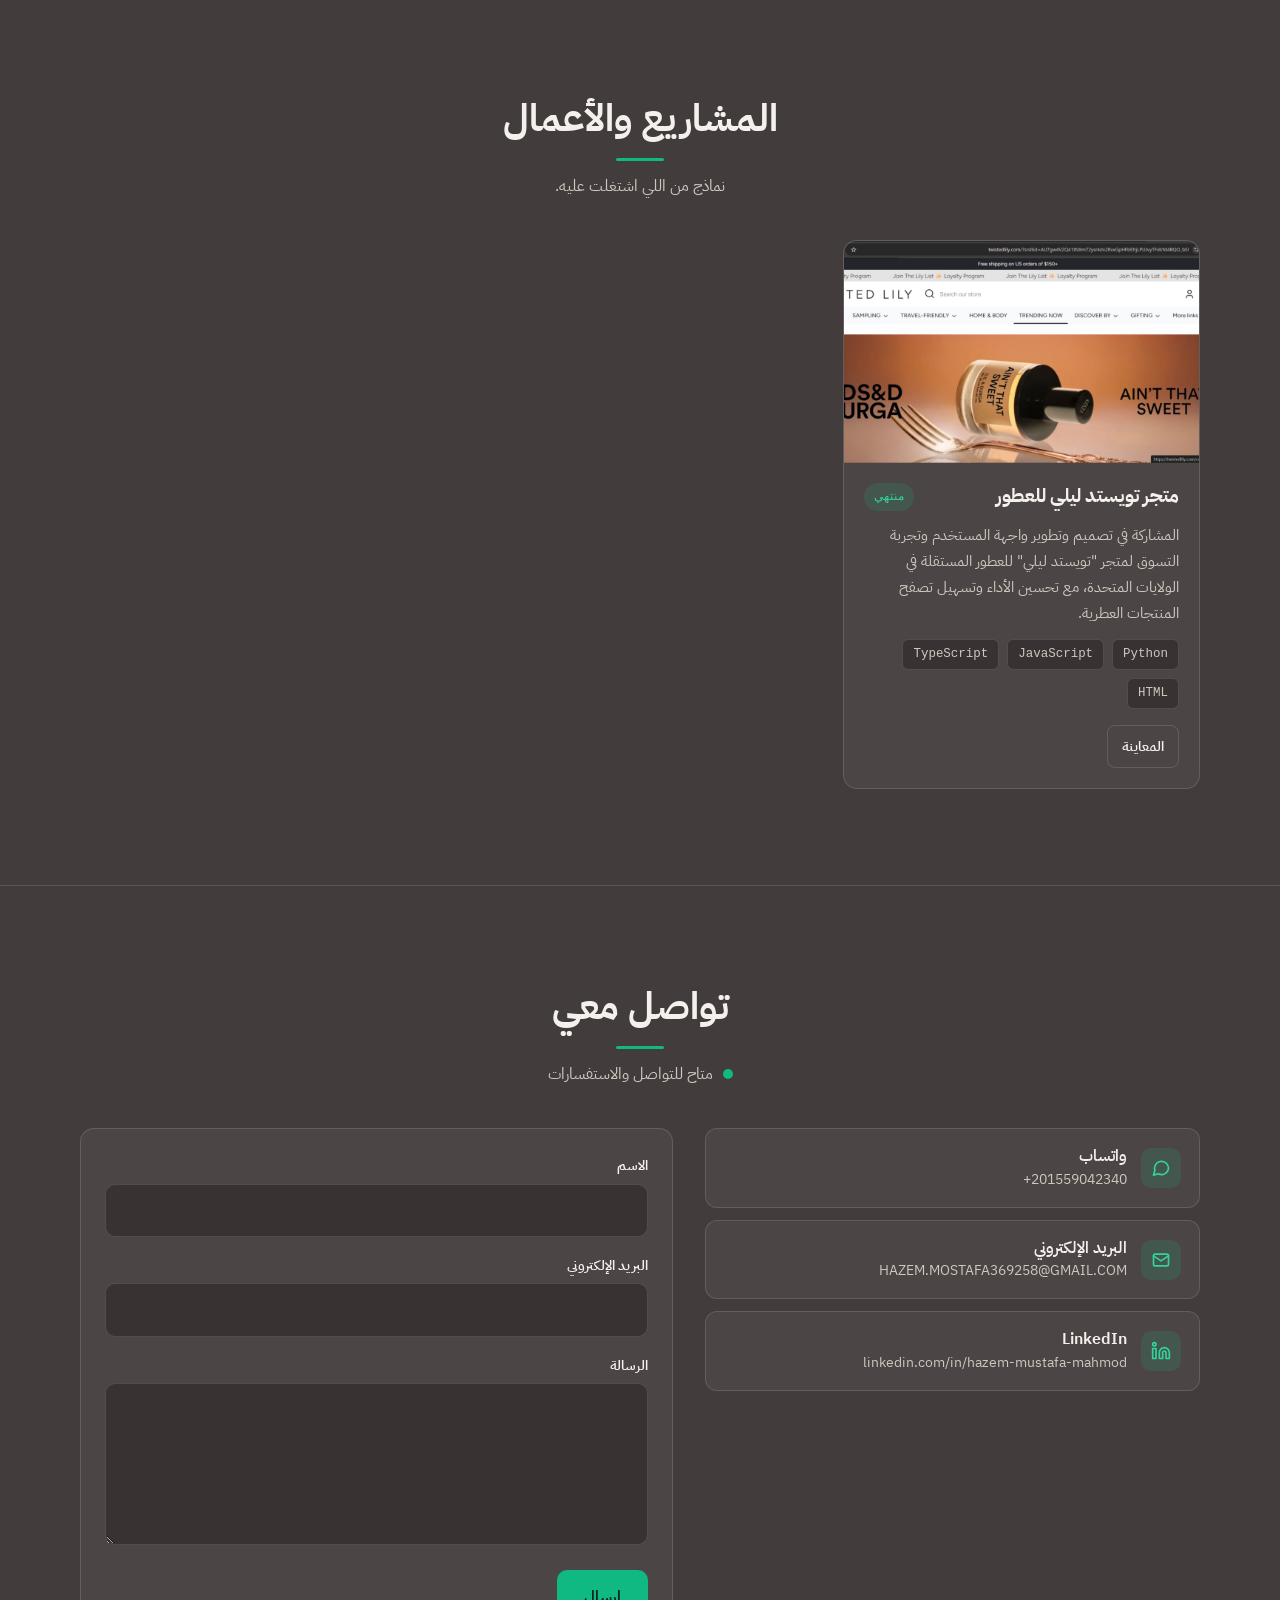
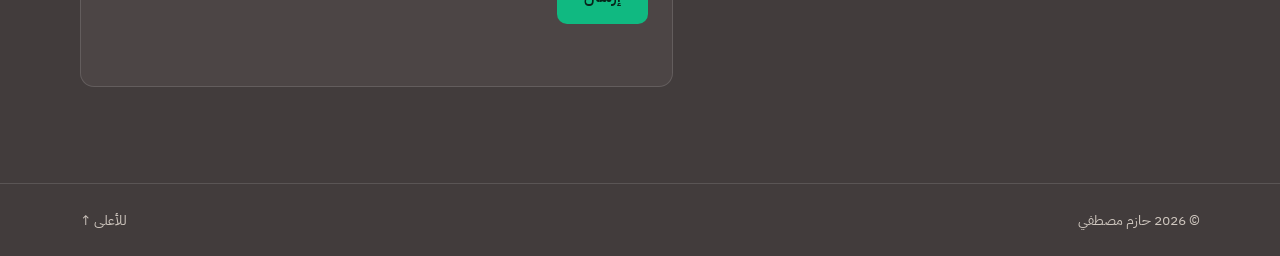
==== commit 6c5821b2: "analytics" ====
--- a/index.html
+++ b/index.html
@@ -177,5 +177,6 @@
   <script src="config.js"></script>
   <script src="app.js" defer></script>
   <script src="extras.js" defer></script>
+  <script defer src="/_vercel/insights/script.js"></script>
 </body>
 </html>
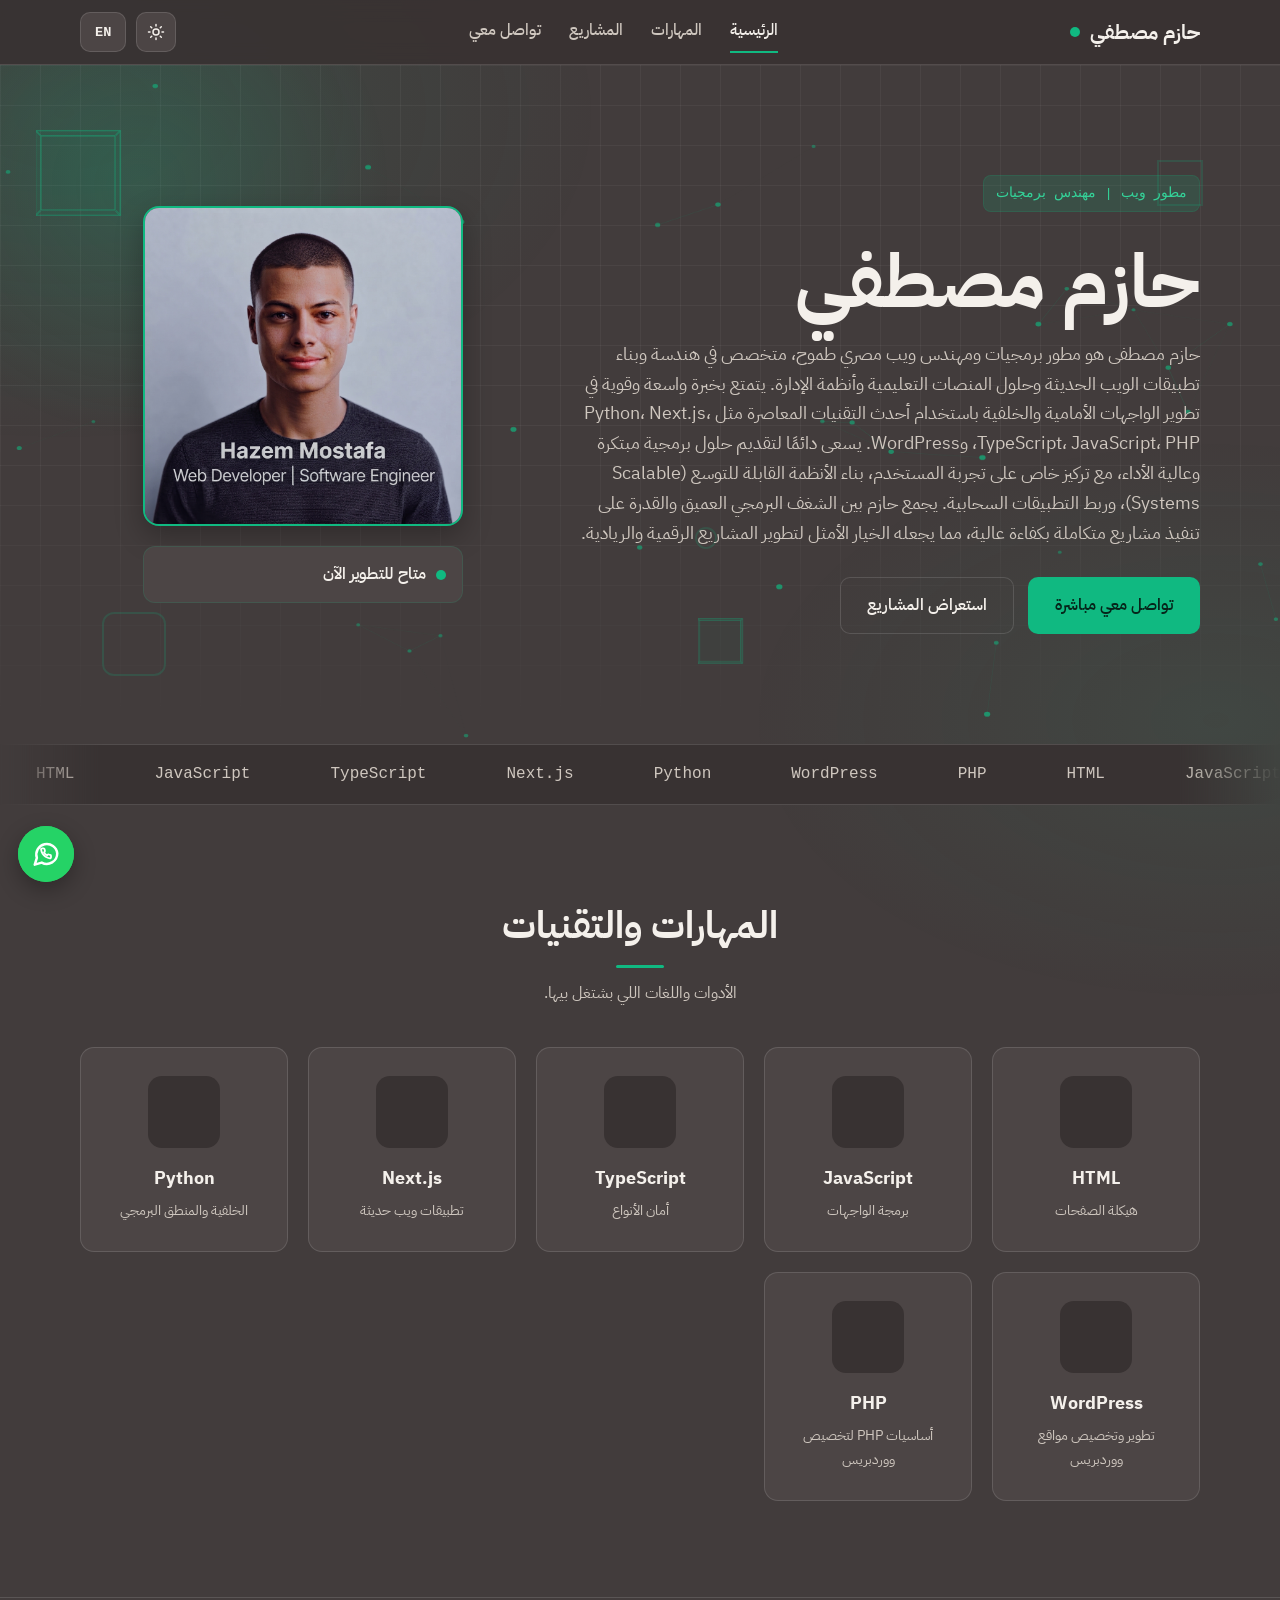
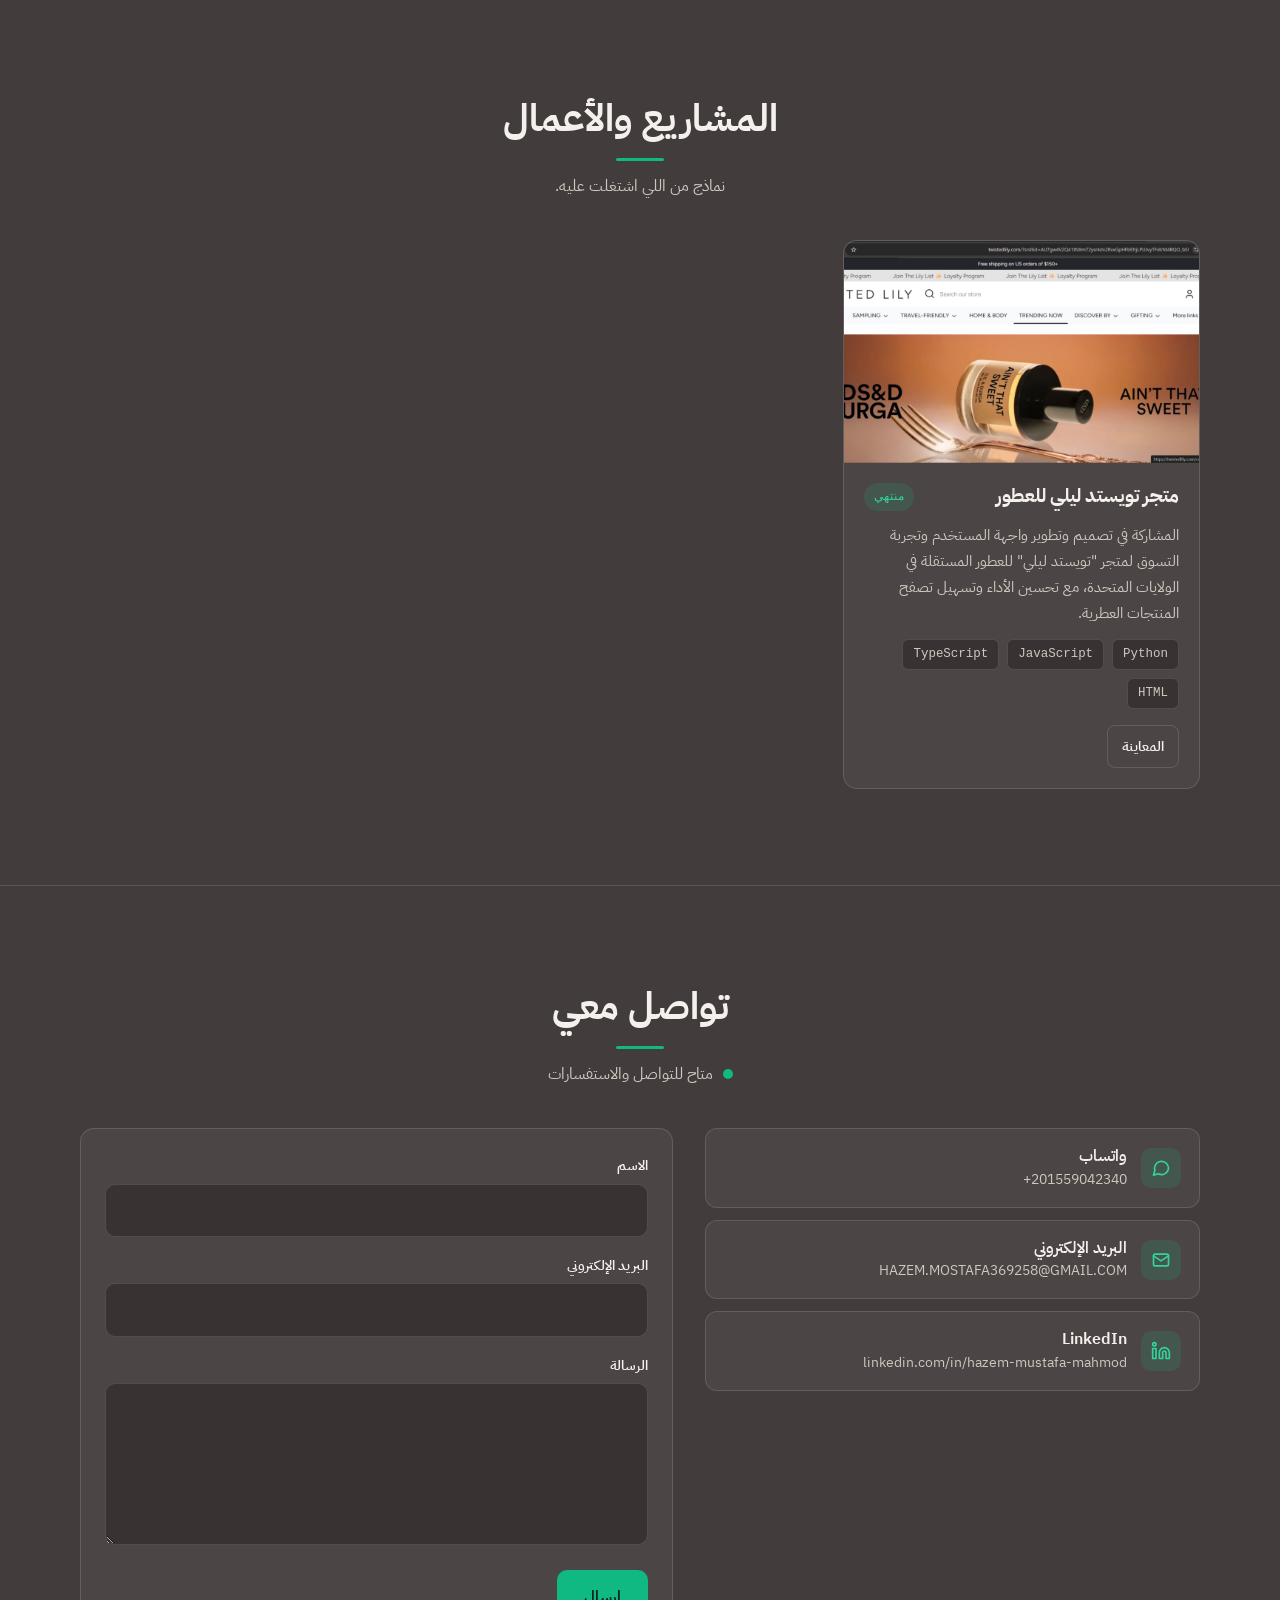
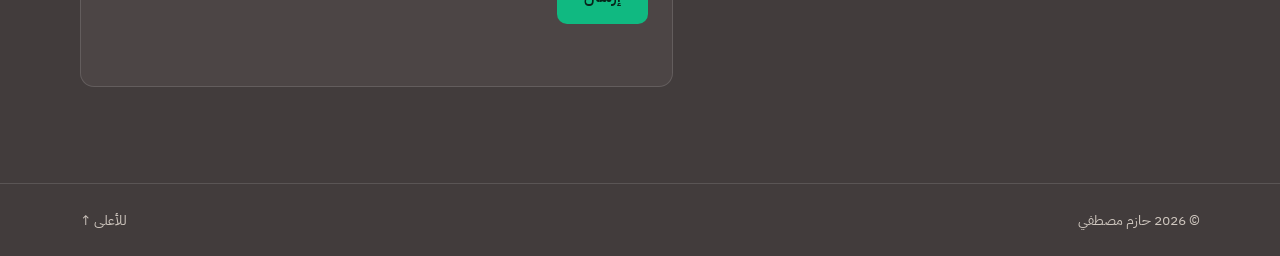
==== commit 9f7e7ee2: "Install and configure Vercel Web Analytics ## Vercel Web Analytics Implementation  ### Summary Succe" ====
--- a/index.html
+++ b/index.html
@@ -177,6 +177,16 @@
   <script src="config.js"></script>
   <script src="app.js" defer></script>
   <script src="extras.js" defer></script>
+  
+  <!-- Vercel Web Analytics -->
+  <script>
+    window.va = window.va || function () { 
+      (window.vaq = window.vaq || []).push(arguments); 
+    };
+  </script>
+  <script defer src="https://cdn.vercel-insights.com/v1/script.js"></script>
+  
+  <!-- Vercel Speed Insights -->
   <script defer src="/_vercel/insights/script.js"></script>
 </body>
 </html>
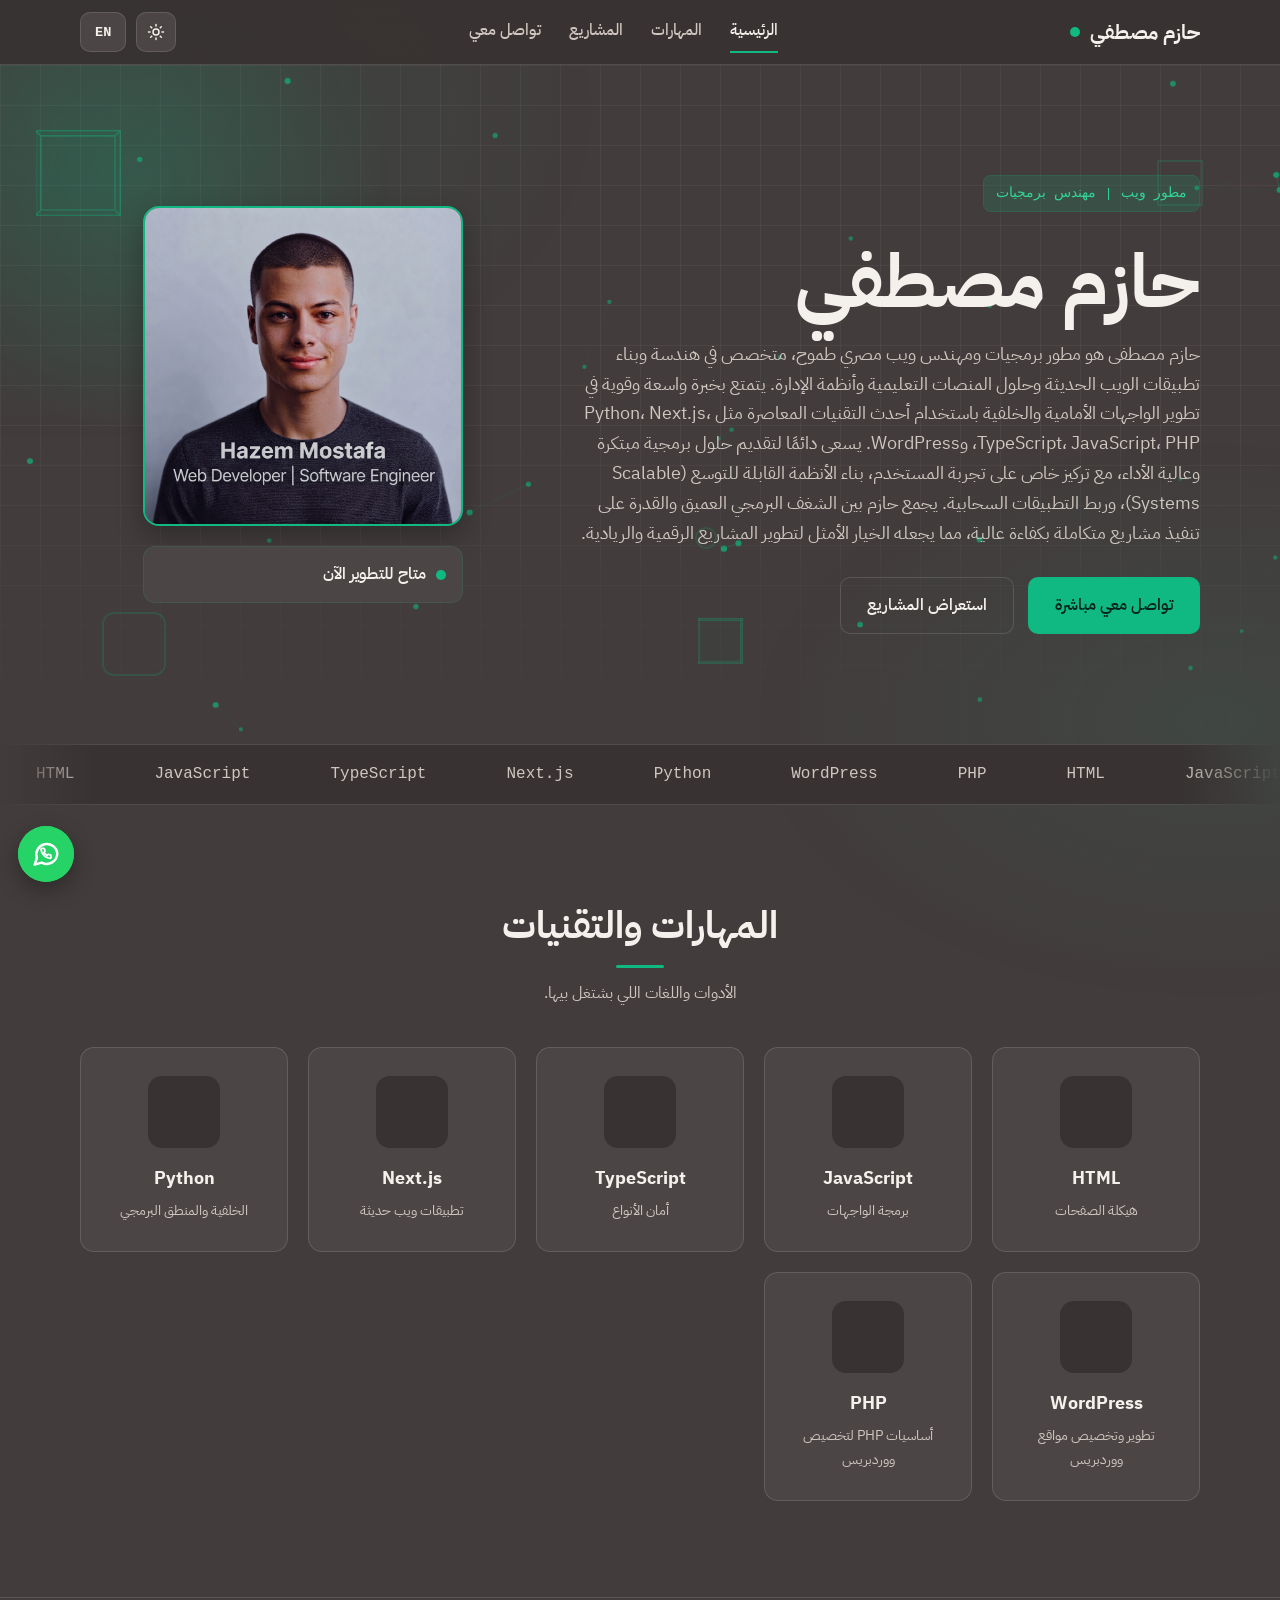
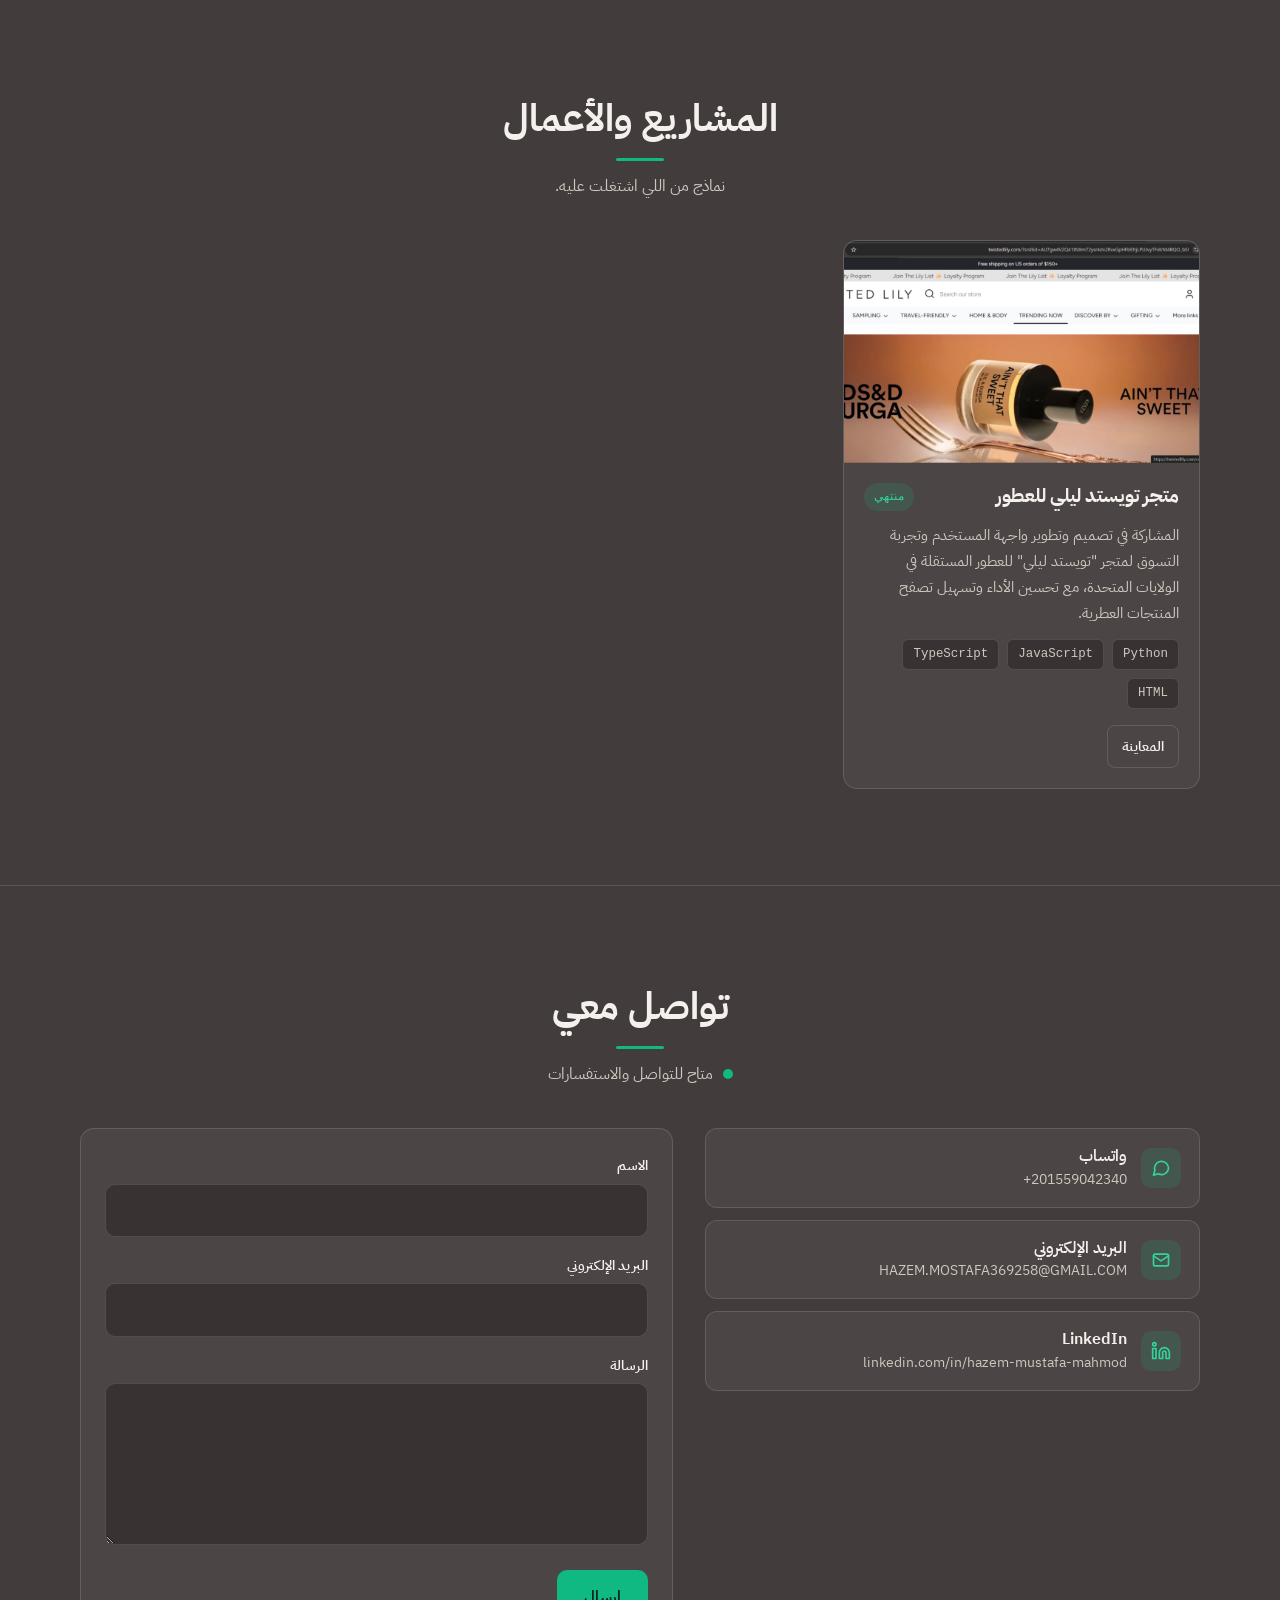
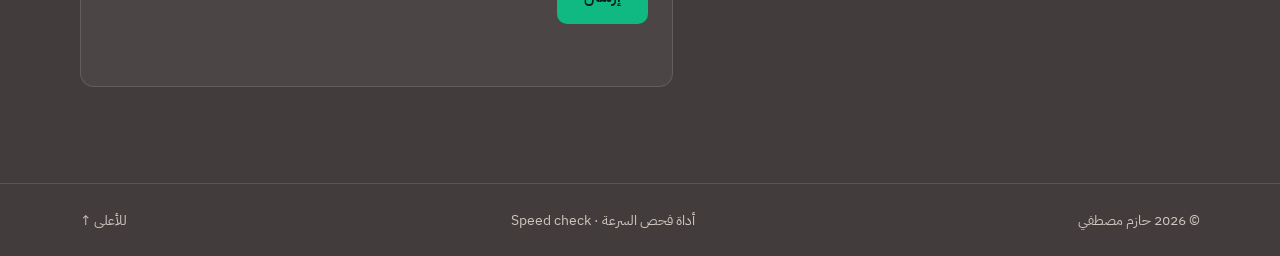
==== commit 6fef742e: "speed tool" ====
--- a/index.html
+++ b/index.html
@@ -169,6 +169,7 @@
   <footer class="footer">
     <div class="container footer__inner">
       <span>© <span id="year"></span> <span data-bind="name">حازم مصطفى</span></span>
+      <a href="/speed-check.html">أداة فحص السرعة · Speed check</a>
       <a href="#top" data-i18n="back_top">للأعلى ↑</a>
     </div>
   </footer>
@@ -177,16 +178,6 @@
   <script src="config.js"></script>
   <script src="app.js" defer></script>
   <script src="extras.js" defer></script>
-  
-  <!-- Vercel Web Analytics -->
-  <script>
-    window.va = window.va || function () { 
-      (window.vaq = window.vaq || []).push(arguments); 
-    };
-  </script>
-  <script defer src="https://cdn.vercel-insights.com/v1/script.js"></script>
-  
-  <!-- Vercel Speed Insights -->
   <script defer src="/_vercel/insights/script.js"></script>
 </body>
 </html>
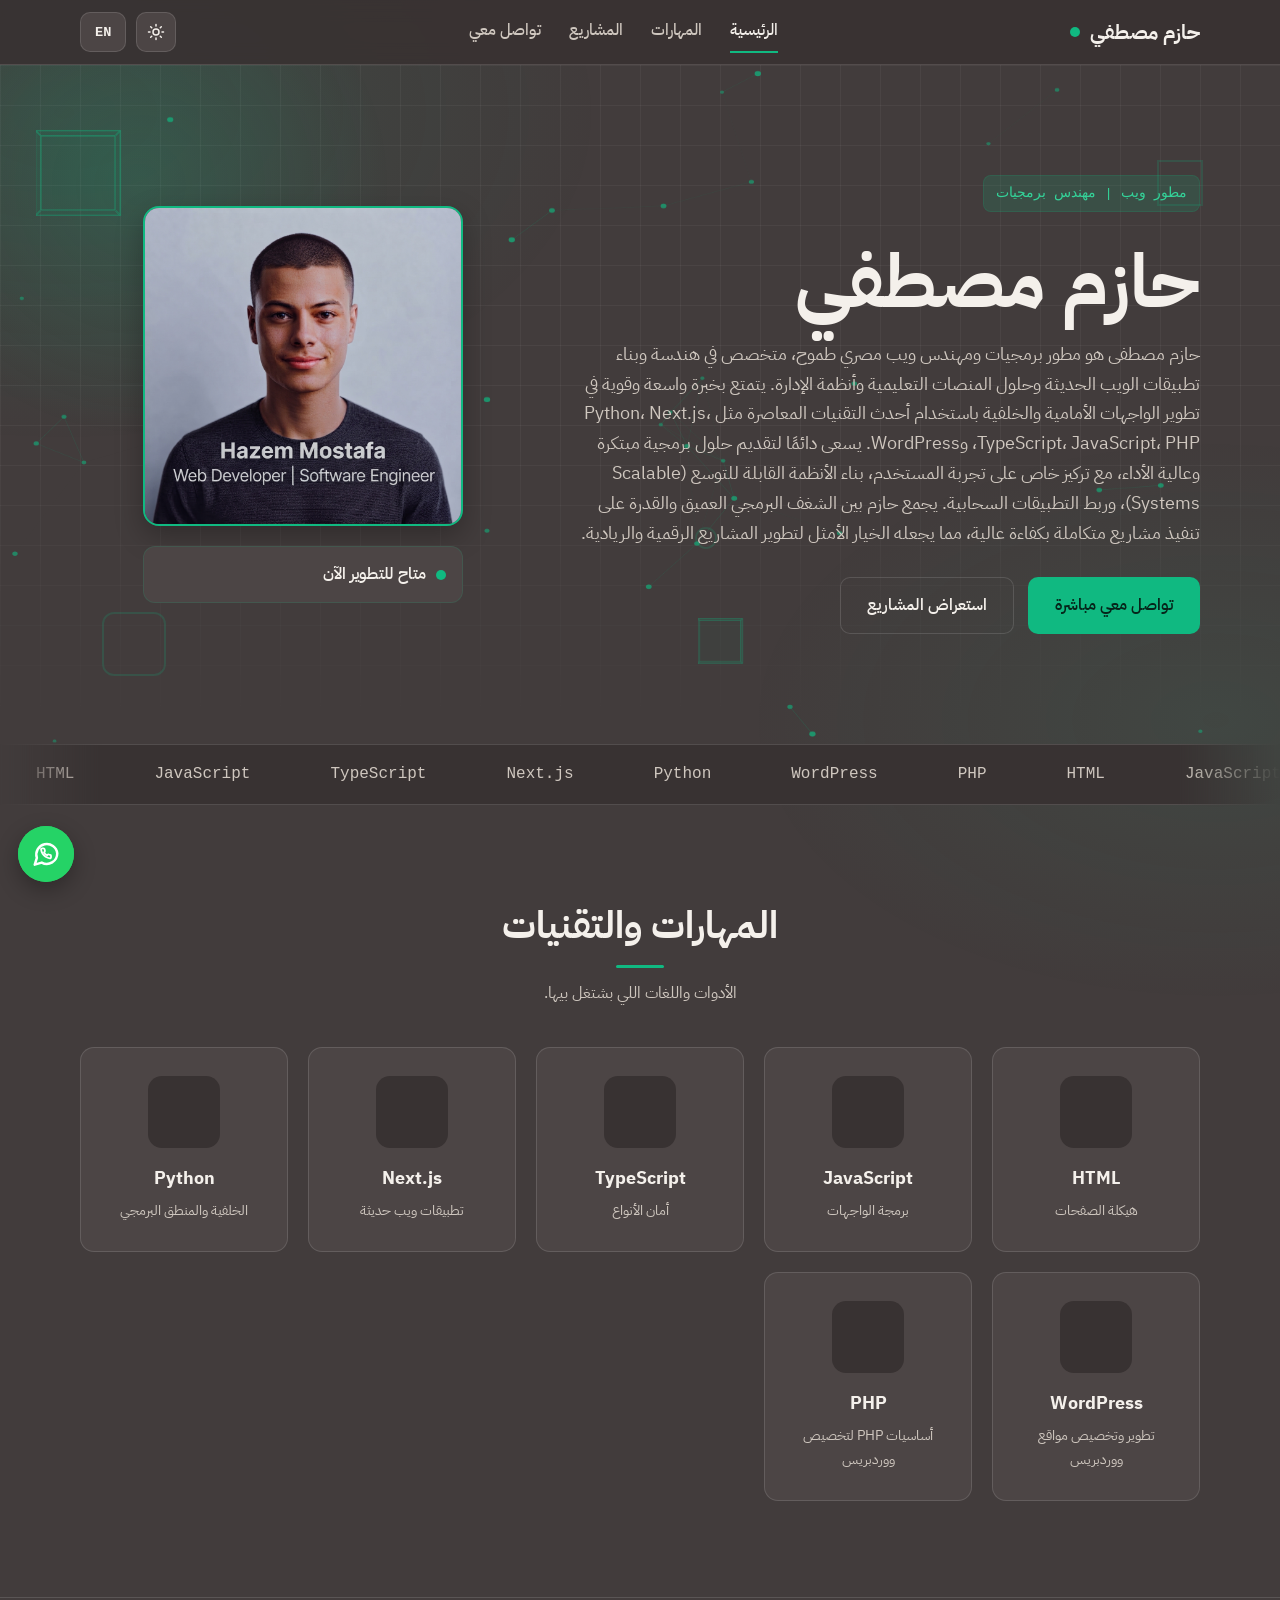
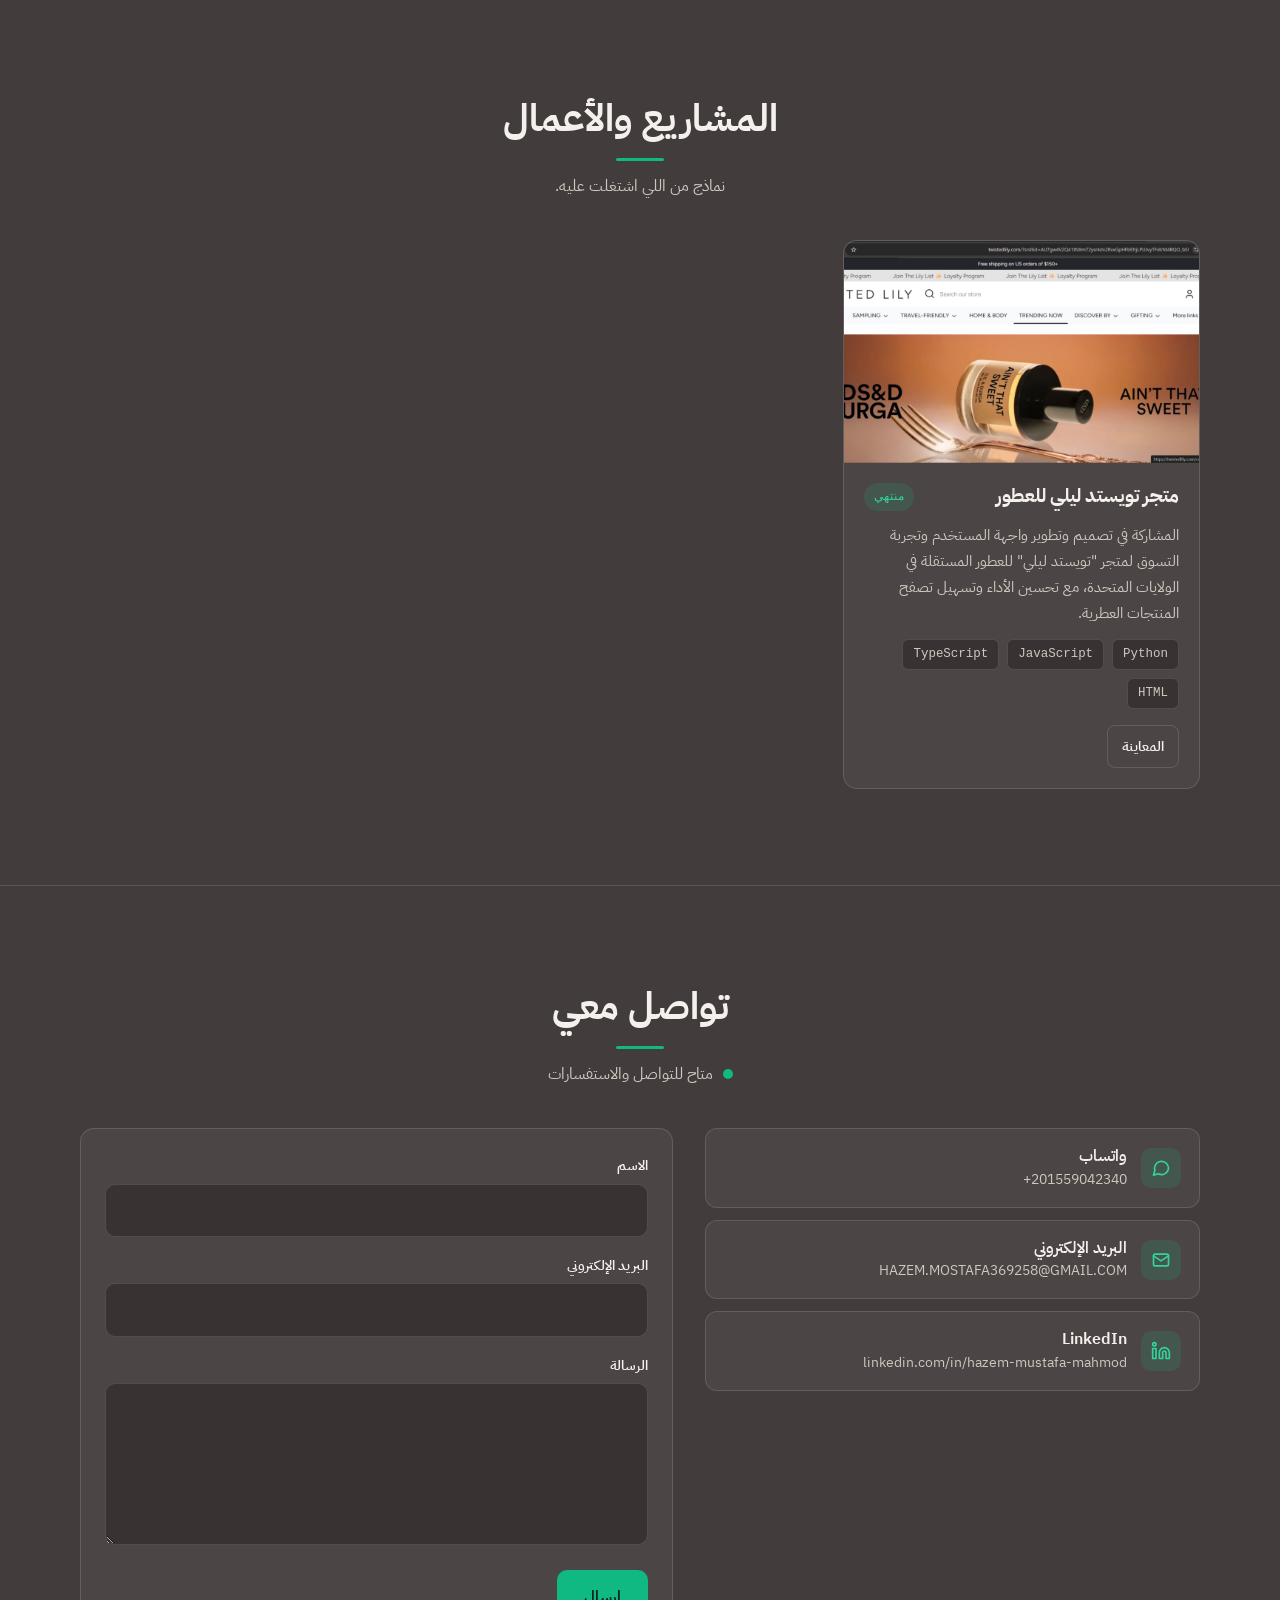
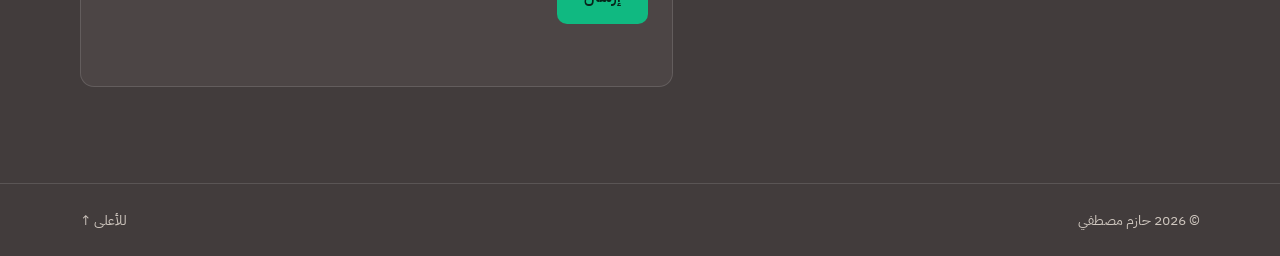
==== commit 800e593e: "remove speed tool" ====
--- a/index.html
+++ b/index.html
@@ -169,7 +169,6 @@
   <footer class="footer">
     <div class="container footer__inner">
       <span>© <span id="year"></span> <span data-bind="name">حازم مصطفى</span></span>
-      <a href="/speed-check.html">أداة فحص السرعة · Speed check</a>
       <a href="#top" data-i18n="back_top">للأعلى ↑</a>
     </div>
   </footer>
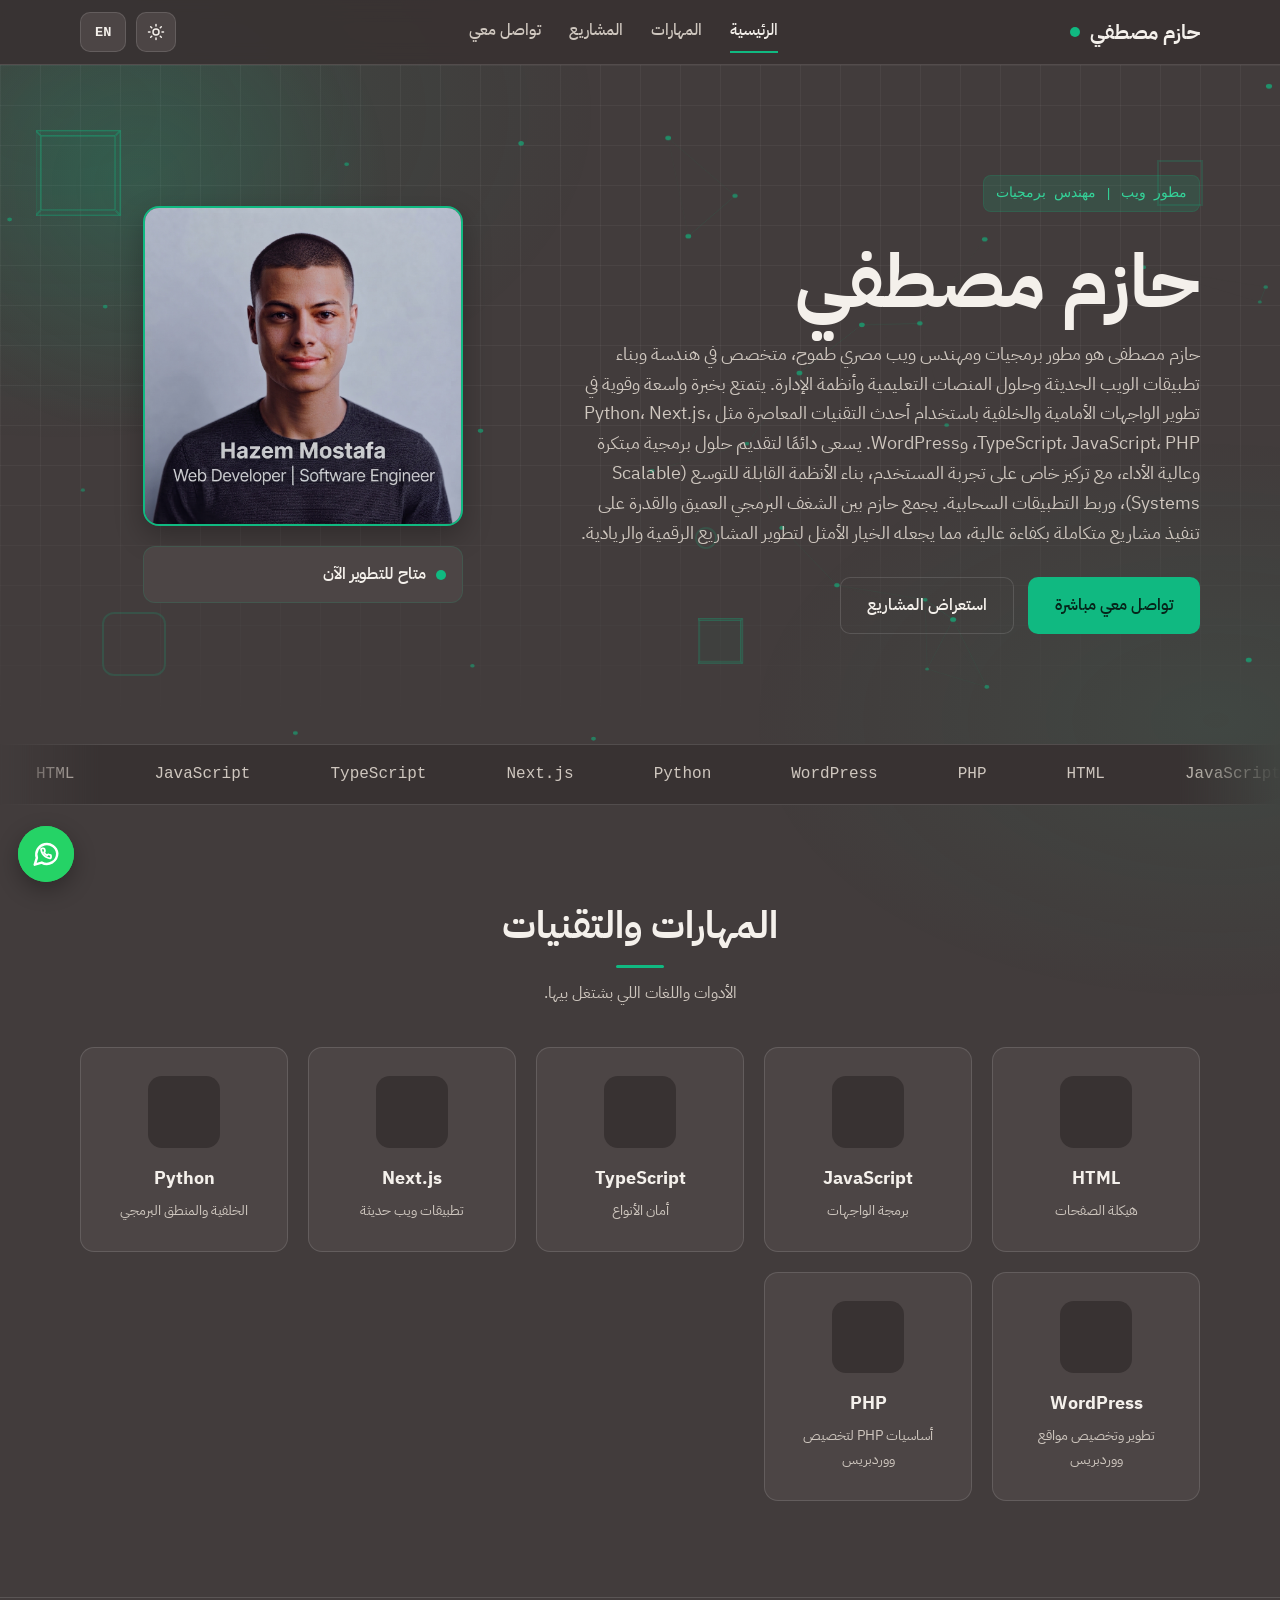
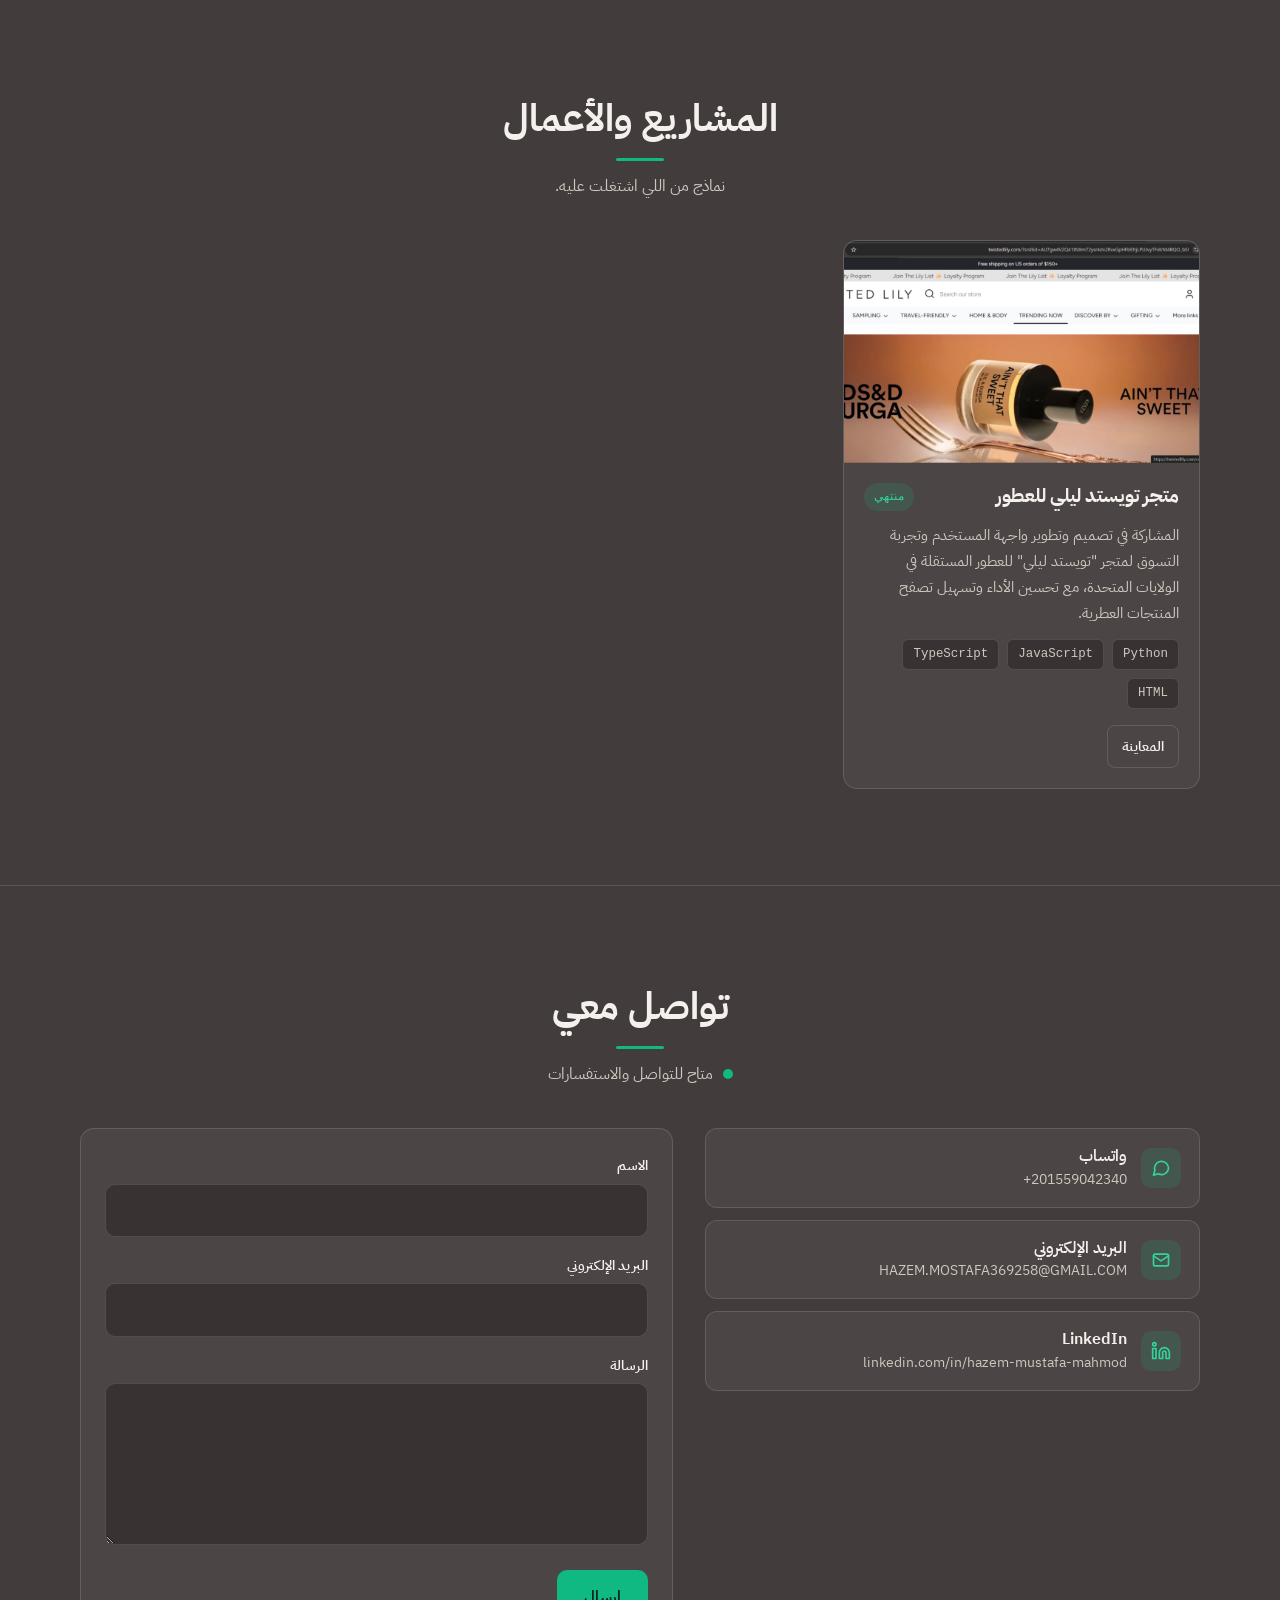
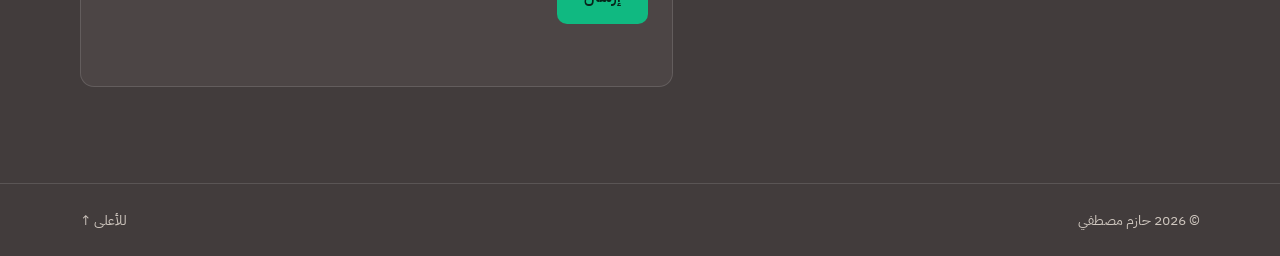
==== commit 852961f6: "favicon" ====
--- a/index.html
+++ b/index.html
@@ -19,7 +19,8 @@
   <script type="application/ld+json" id="jsonld"></script>
 
   <!-- أيقونة التبويب -->
-  <link rel="icon" href="data:image/svg+xml,%3Csvg xmlns='http://www.w3.org/2000/svg' viewBox='0 0 32 32'%3E%3Crect width='32' height='32' rx='7' fill='%23423C3C'/%3E%3Cpath d='M11 10l-5 6 5 6M21 10l5 6-5 6' stroke='%2310b981' stroke-width='2.5' fill='none' stroke-linecap='round' stroke-linejoin='round'/%3E%3C/svg%3E">
+<link rel="icon" type="image/png" sizes="192x192" href="/images/favicon.png">
+<link rel="apple-touch-icon" href="/images/apple-touch-icon.png">
 
   <!-- الخطوط -->
   <link rel="preconnect" href="https://fonts.googleapis.com">
